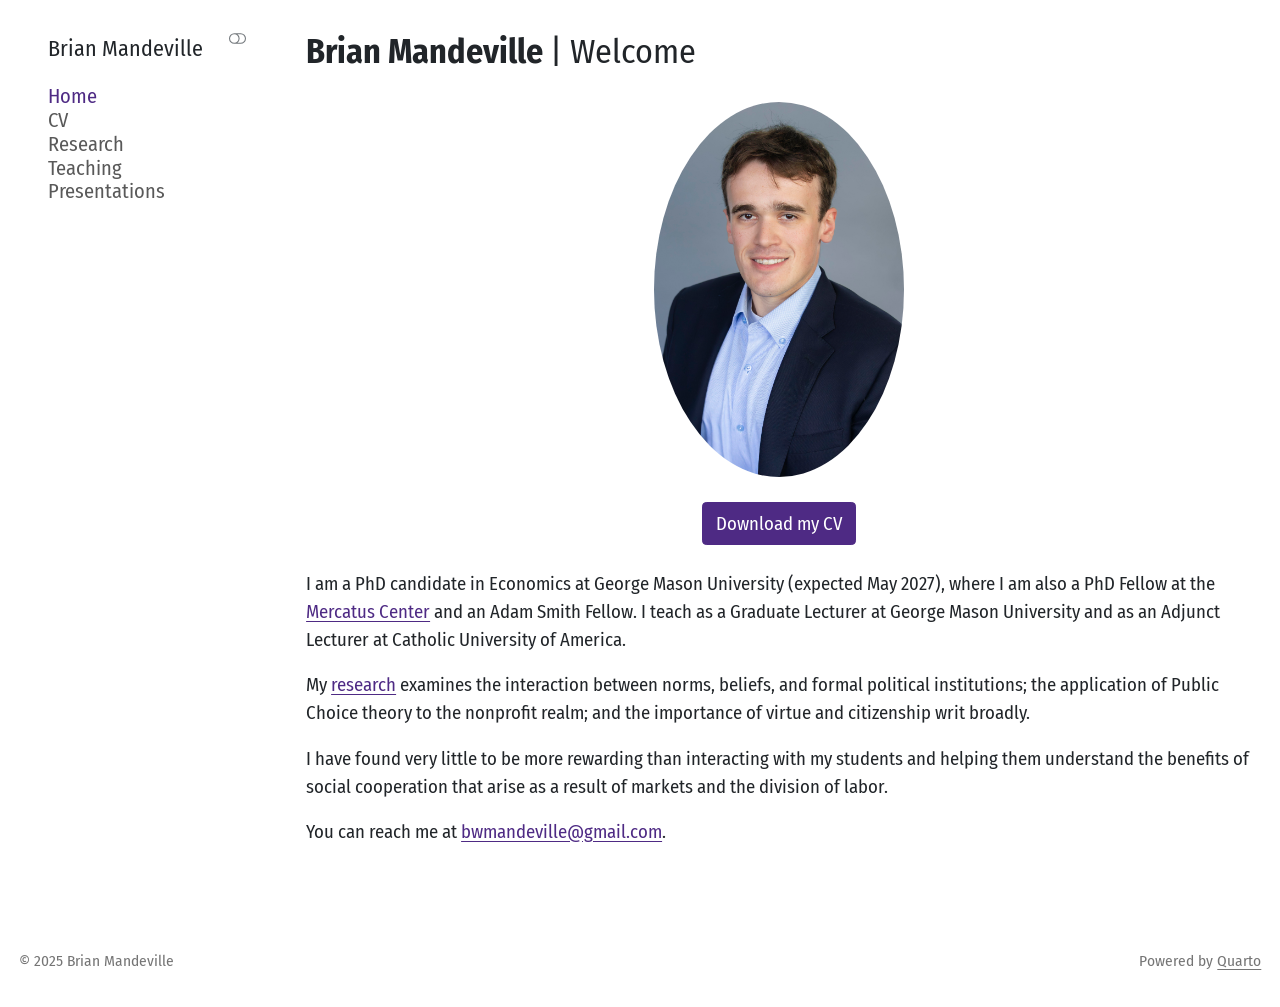
==== docs/index.html @ 18871a94 "Initial site — Brian Mandeville academic website" ====
<!DOCTYPE html>
<html xmlns="http://www.w3.org/1999/xhtml" lang="en" xml:lang="en"><head>

<meta charset="utf-8">
<meta name="generator" content="quarto-1.9.37">

<meta name="viewport" content="width=device-width, initial-scale=1.0, user-scalable=yes">


<title>Brian Mandeville | Welcome – Brian Mandeville</title>
<style>
/* Default styles provided by pandoc.
** See https://pandoc.org/MANUAL.html#variables-for-html for config info.
*/
code{white-space: pre-wrap;}
span.smallcaps{font-variant: small-caps;}
div.columns{display: flex; gap: min(4vw, 1.5em);}
div.column{flex: auto; overflow-x: auto;}
div.hanging-indent{margin-left: 1.5em; text-indent: -1.5em;}
ul.task-list{list-style: none;}
ul.task-list li input[type="checkbox"] {
  width: 0.8em;
  margin: 0 0.8em 0.2em -1em; /* quarto-specific, see https://github.com/quarto-dev/quarto-cli/issues/4556 */ 
  vertical-align: middle;
}
</style>


<script src="site_libs/quarto-nav/quarto-nav.js"></script>
<script src="site_libs/quarto-nav/headroom.min.js"></script>
<link href="./images/favicon.png" rel="icon" type="image/png">
<script src="site_libs/clipboard/clipboard.min.js"></script>
<script src="site_libs/quarto-html/quarto.js" type="module"></script>
<script src="site_libs/quarto-html/tabsets/tabsets.js" type="module"></script>
<script src="site_libs/quarto-html/popper.min.js"></script>
<script src="site_libs/quarto-html/tippy.umd.min.js"></script>
<script src="site_libs/quarto-html/anchor.min.js"></script>
<link href="site_libs/quarto-html/tippy.css" rel="stylesheet">
<link href="site_libs/quarto-html/quarto-syntax-highlighting-7f8f88aac4f3542376d5c11b86a4c14d.css" rel="stylesheet" class="quarto-color-scheme" id="quarto-text-highlighting-styles">
<link href="site_libs/quarto-html/quarto-syntax-highlighting-dark-d0ae9245876894da5ac7e18953ecc5cc.css" rel="stylesheet" class="quarto-color-scheme quarto-color-alternate" id="quarto-text-highlighting-styles">
<link href="site_libs/quarto-html/quarto-syntax-highlighting-7f8f88aac4f3542376d5c11b86a4c14d.css" rel="stylesheet" class="quarto-color-scheme-extra" id="quarto-text-highlighting-styles">
<script src="site_libs/bootstrap/bootstrap.min.js"></script>
<link href="site_libs/bootstrap/bootstrap-icons.css" rel="stylesheet">
<link href="site_libs/bootstrap/bootstrap-f34be4a23ba37682258795ce76d93aaa.min.css" rel="stylesheet" append-hash="true" class="quarto-color-scheme" id="quarto-bootstrap" data-mode="light">
<link href="site_libs/bootstrap/bootstrap-dark-0b4698692b904b713bfba7af153e44f9.min.css" rel="stylesheet" append-hash="true" class="quarto-color-scheme quarto-color-alternate" id="quarto-bootstrap" data-mode="dark">
<link href="site_libs/bootstrap/bootstrap-f34be4a23ba37682258795ce76d93aaa.min.css" rel="stylesheet" append-hash="true" class="quarto-color-scheme-extra" id="quarto-bootstrap" data-mode="light">
<script id="quarto-search-options" type="application/json">{
  "language": {
    "search-no-results-text": "No results",
    "search-matching-documents-text": "matching documents",
    "search-copy-link-title": "Copy link to search",
    "search-hide-matches-text": "Hide additional matches",
    "search-more-match-text": "more match in this document",
    "search-more-matches-text": "more matches in this document",
    "search-clear-button-title": "Clear",
    "search-text-placeholder": "",
    "search-detached-cancel-button-title": "Cancel",
    "search-submit-button-title": "Submit",
    "search-label": "Search"
  }
}</script>


<meta property="og:title" content="Brian Mandeville | Welcome – Brian Mandeville">
<meta property="og:description" content="">
<meta property="og:image" content="images/headshot.png">
<meta property="og:site_name" content="Brian Mandeville">
<meta property="og:image:alt" content="Brian Mandeville">
</head>

<body class="nav-sidebar floating quarto-light"><script id="quarto-html-before-body" type="application/javascript">
    const toggleBodyColorMode = (bsSheetEl) => {
      const mode = bsSheetEl.getAttribute("data-mode");
      const bodyEl = window.document.querySelector("body");
      if (mode === "dark") {
        bodyEl.classList.add("quarto-dark");
        bodyEl.classList.remove("quarto-light");
      } else {
        bodyEl.classList.add("quarto-light");
        bodyEl.classList.remove("quarto-dark");
      }
    }
    const toggleBodyColorPrimary = () => {
      const bsSheetEl = window.document.querySelector("link#quarto-bootstrap:not([rel=disabled-stylesheet])");
      if (bsSheetEl) {
        toggleBodyColorMode(bsSheetEl);
      }
    }
    const setColorSchemeToggle = (alternate) => {
      const toggles = window.document.querySelectorAll('.quarto-color-scheme-toggle');
      for (let i=0; i < toggles.length; i++) {
        const toggle = toggles[i];
        if (toggle) {
          if (alternate) {
            toggle.classList.add("alternate");
          } else {
            toggle.classList.remove("alternate");
          }
        }
      }
    };
    const toggleColorMode = (alternate) => {
      // Switch the stylesheets
      const primaryStylesheets = window.document.querySelectorAll('link.quarto-color-scheme:not(.quarto-color-alternate)');
      const alternateStylesheets = window.document.querySelectorAll('link.quarto-color-scheme.quarto-color-alternate');
      manageTransitions('#quarto-margin-sidebar .nav-link', false);
      if (alternate) {
        // note: dark is layered on light, we don't disable primary!
        enableStylesheet(alternateStylesheets);
        for (const sheetNode of alternateStylesheets) {
          if (sheetNode.id === "quarto-bootstrap") {
            toggleBodyColorMode(sheetNode);
          }
        }
      } else {
        disableStylesheet(alternateStylesheets);
        enableStylesheet(primaryStylesheets)
        toggleBodyColorPrimary();
      }
      manageTransitions('#quarto-margin-sidebar .nav-link', true);
      // Switch the toggles
      setColorSchemeToggle(alternate)
      // Hack to workaround the fact that safari doesn't
      // properly recolor the scrollbar when toggling (#1455)
      if (navigator.userAgent.indexOf('Safari') > 0 && navigator.userAgent.indexOf('Chrome') == -1) {
        manageTransitions("body", false);
        window.scrollTo(0, 1);
        setTimeout(() => {
          window.scrollTo(0, 0);
          manageTransitions("body", true);
        }, 40);
      }
    }
    const disableStylesheet = (stylesheets) => {
      for (let i=0; i < stylesheets.length; i++) {
        const stylesheet = stylesheets[i];
        stylesheet.rel = 'disabled-stylesheet';
      }
    }
    const enableStylesheet = (stylesheets) => {
      for (let i=0; i < stylesheets.length; i++) {
        const stylesheet = stylesheets[i];
        if(stylesheet.rel !== 'stylesheet') { // for Chrome, which will still FOUC without this check
          stylesheet.rel = 'stylesheet';
        }
      }
    }
    const manageTransitions = (selector, allowTransitions) => {
      const els = window.document.querySelectorAll(selector);
      for (let i=0; i < els.length; i++) {
        const el = els[i];
        if (allowTransitions) {
          el.classList.remove('notransition');
        } else {
          el.classList.add('notransition');
        }
      }
    }
    const isFileUrl = () => {
      return window.location.protocol === 'file:';
    }
    const hasAlternateSentinel = () => {
      let styleSentinel = getColorSchemeSentinel();
      if (styleSentinel !== null) {
        return styleSentinel === "alternate";
      } else {
        return false;
      }
    }
    const setStyleSentinel = (alternate) => {
      const value = alternate ? "alternate" : "default";
      if (!isFileUrl()) {
        window.localStorage.setItem("quarto-color-scheme", value);
      } else {
        localAlternateSentinel = value;
      }
    }
    const getColorSchemeSentinel = () => {
      if (!isFileUrl()) {
        const storageValue = window.localStorage.getItem("quarto-color-scheme");
        return storageValue != null ? storageValue : localAlternateSentinel;
      } else {
        return localAlternateSentinel;
      }
    }
    const toggleGiscusIfUsed = (isAlternate, darkModeDefault) => {
      const baseTheme = document.querySelector('#giscus-base-theme')?.value ?? 'light';
      const alternateTheme = document.querySelector('#giscus-alt-theme')?.value ?? 'dark';
      let newTheme = '';
      if(authorPrefersDark) {
        newTheme = isAlternate ? baseTheme : alternateTheme;
      } else {
        newTheme = isAlternate ? alternateTheme : baseTheme;
      }
      const changeGiscusTheme = () => {
        // From: https://github.com/giscus/giscus/issues/336
        const sendMessage = (message) => {
          const iframe = document.querySelector('iframe.giscus-frame');
          if (!iframe) return;
          iframe.contentWindow.postMessage({ giscus: message }, 'https://giscus.app');
        }
        sendMessage({
          setConfig: {
            theme: newTheme
          }
        });
      }
      const isGiscussLoaded = window.document.querySelector('iframe.giscus-frame') !== null;
      if (isGiscussLoaded) {
        changeGiscusTheme();
      }
    };
    const authorPrefersDark = false;
    const darkModeDefault = authorPrefersDark;
      document.querySelector('link#quarto-text-highlighting-styles.quarto-color-scheme-extra').rel = 'disabled-stylesheet';
      document.querySelector('link#quarto-bootstrap.quarto-color-scheme-extra').rel = 'disabled-stylesheet';
    let localAlternateSentinel = darkModeDefault ? 'alternate' : 'default';
    // Dark / light mode switch
    window.quartoToggleColorScheme = () => {
      // Read the current dark / light value
      let toAlternate = !hasAlternateSentinel();
      toggleColorMode(toAlternate);
      setStyleSentinel(toAlternate);
      toggleGiscusIfUsed(toAlternate, darkModeDefault);
      window.dispatchEvent(new Event('resize'));
    };
    // Switch to dark mode if need be
    if (hasAlternateSentinel()) {
      toggleColorMode(true);
    } else {
      toggleColorMode(false);
    }
  </script>

<div id="quarto-search-results"></div>
  <header id="quarto-header" class="headroom fixed-top">
  <nav class="quarto-secondary-nav">
    <div class="container-fluid d-flex">
      <button type="button" class="quarto-btn-toggle btn" data-bs-toggle="collapse" role="button" data-bs-target=".quarto-sidebar-collapse-item" aria-controls="quarto-sidebar" aria-expanded="false" aria-label="Toggle sidebar navigation" onclick="if (window.quartoToggleHeadroom) { window.quartoToggleHeadroom(); }">
        <i class="bi bi-layout-text-sidebar-reverse"></i>
      </button>
        <nav class="quarto-page-breadcrumbs" aria-label="breadcrumb"><ol class="breadcrumb"><li class="breadcrumb-item"><a href="./index.html">Home</a></li></ol></nav>
        <a class="flex-grow-1" role="navigation" data-bs-toggle="collapse" data-bs-target=".quarto-sidebar-collapse-item" aria-controls="quarto-sidebar" aria-expanded="false" aria-label="Toggle sidebar navigation" onclick="if (window.quartoToggleHeadroom) { window.quartoToggleHeadroom(); }">      
        </a>
    </div>
  </nav>
</header>
<!-- content -->
<div id="quarto-content" class="quarto-container page-columns page-rows-contents page-layout-full">
<!-- sidebar -->
  <nav id="quarto-sidebar" class="sidebar collapse collapse-horizontal quarto-sidebar-collapse-item sidebar-navigation floating overflow-auto">
    <div class="pt-lg-2 mt-2 text-left sidebar-header">
    <div class="sidebar-title mb-0 py-0">
      <a href="./">Brian Mandeville</a> 
        <div class="sidebar-tools-main tools-wide">
    <a href="mailto:bwmandeville@gmail.com" title="" class="quarto-navigation-tool px-1" aria-label=""><i class="bi bi-envelope"></i></a>
    <a href="https://www.linkedin.com/in/brian-mandeville-ab6188176/" title="" class="quarto-navigation-tool px-1" aria-label=""><i class="bi bi-linkedin"></i></a>
  <a href="" class="quarto-color-scheme-toggle quarto-navigation-tool  px-1" onclick="window.quartoToggleColorScheme(); return false;" title="Toggle dark mode"><i class="bi"></i></a>
</div>
    </div>
      </div>
    <div class="sidebar-menu-container"> 
    <ul class="list-unstyled mt-1">
        <li class="sidebar-item">
  <div class="sidebar-item-container"> 
  <a href="./index.html" class="sidebar-item-text sidebar-link active">
 <span class="menu-text">Home</span></a>
  </div>
</li>
        <li class="sidebar-item">
  <div class="sidebar-item-container"> 
  <a href="./../files/cv.pdf" class="sidebar-item-text sidebar-link">
 <span class="menu-text">CV</span></a>
  </div>
</li>
        <li class="sidebar-item">
  <div class="sidebar-item-container"> 
  <a href="./research.html" class="sidebar-item-text sidebar-link">
 <span class="menu-text">Research</span></a>
  </div>
</li>
        <li class="sidebar-item">
  <div class="sidebar-item-container"> 
  <a href="./teaching.html" class="sidebar-item-text sidebar-link">
 <span class="menu-text">Teaching</span></a>
  </div>
</li>
        <li class="sidebar-item">
  <div class="sidebar-item-container"> 
  <a href="./talks.html" class="sidebar-item-text sidebar-link">
 <span class="menu-text">Presentations</span></a>
  </div>
</li>
    </ul>
    </div>
</nav>
<div id="quarto-sidebar-glass" class="quarto-sidebar-collapse-item" data-bs-toggle="collapse" data-bs-target=".quarto-sidebar-collapse-item"></div>
<!-- margin-sidebar -->
    
<!-- main -->
<main class="content column-page-right" id="quarto-document-content">


<header id="title-block-header" class="quarto-title-block default">
<div class="quarto-title">
<h1 class="title"><span class="bold">Brian Mandeville</span> <span class="not-bold">| Welcome</span></h1>
</div>



<div class="quarto-title-meta column-page-right">

    
  
    
  </div>
  


</header>


<div style="text-align: center; margin-top: 30px; margin-bottom: 25px;">
<p><img src="images/headshot.png" alt="Brian Mandeville" style="width: 250px; border-radius: 50%;"></p>
</div>
<div style="text-align: center; margin-top: 20px; margin-bottom: 25px;">
<p><a href="../files/cv.pdf" class="btn btn-primary" role="button" download="">Download my CV</a></p>
</div>
<p>I am a PhD candidate in Economics at George Mason University (expected May 2027), where I am also a PhD Fellow at the <a href="https://www.mercatus.org/">Mercatus Center</a> and an Adam Smith Fellow. I teach as a Graduate Lecturer at George Mason University and as an Adjunct Lecturer at Catholic University of America.</p>
<p>My <a href="research.html">research</a> examines the interaction between norms, beliefs, and formal political institutions; the application of Public Choice theory to the nonprofit realm; and the importance of virtue and citizenship writ broadly.</p>
<p>I have found very little to be more rewarding than interacting with my students and helping them understand the benefits of social cooperation that arise as a result of markets and the division of labor.</p>
<p>You can reach me at <a href="mailto:bwmandeville@gmail.com">bwmandeville@gmail.com</a>.</p>



</main> <!-- /main -->
<script id="quarto-html-after-body" type="application/javascript">
  window.document.addEventListener("DOMContentLoaded", function (event) {
    // Ensure there is a toggle, if there isn't float one in the top right
    if (window.document.querySelector('.quarto-color-scheme-toggle') === null) {
      const a = window.document.createElement('a');
      a.classList.add('top-right');
      a.classList.add('quarto-color-scheme-toggle');
      a.href = "";
      a.onclick = function() { try { window.quartoToggleColorScheme(); } catch {} return false; };
      const i = window.document.createElement("i");
      i.classList.add('bi');
      a.appendChild(i);
      window.document.body.appendChild(a);
    }
    setColorSchemeToggle(hasAlternateSentinel())
    const icon = "";
    const anchorJS = new window.AnchorJS();
    anchorJS.options = {
      placement: 'right',
      icon: icon
    };
    anchorJS.add('.anchored');
    const isCodeAnnotation = (el) => {
      for (const clz of el.classList) {
        if (clz.startsWith('code-annotation-')) {                     
          return true;
        }
      }
      return false;
    }
    const onCopySuccess = function(e) {
      // button target
      const button = e.trigger;
      // don't keep focus
      button.blur();
      // flash "checked"
      button.classList.add('code-copy-button-checked');
      var currentTitle = button.getAttribute("title");
      button.setAttribute("title", "Copied!");
      let tooltip;
      if (window.bootstrap) {
        button.setAttribute("data-bs-toggle", "tooltip");
        button.setAttribute("data-bs-placement", "left");
        button.setAttribute("data-bs-title", "Copied!");
        tooltip = new bootstrap.Tooltip(button, 
          { trigger: "manual", 
            customClass: "code-copy-button-tooltip",
            offset: [0, -8]});
        tooltip.show();    
      }
      setTimeout(function() {
        if (tooltip) {
          tooltip.hide();
          button.removeAttribute("data-bs-title");
          button.removeAttribute("data-bs-toggle");
          button.removeAttribute("data-bs-placement");
        }
        button.setAttribute("title", currentTitle);
        button.classList.remove('code-copy-button-checked');
      }, 1000);
      // clear code selection
      e.clearSelection();
    }
    const getTextToCopy = function(trigger) {
      const outerScaffold = trigger.parentElement.cloneNode(true);
      const codeEl = outerScaffold.querySelector('code');
      for (const childEl of codeEl.children) {
        if (isCodeAnnotation(childEl)) {
          childEl.remove();
        }
      }
      return codeEl.innerText;
    }
    const clipboard = new window.ClipboardJS('.code-copy-button:not([data-in-quarto-modal])', {
      text: getTextToCopy
    });
    clipboard.on('success', onCopySuccess);
    if (window.document.getElementById('quarto-embedded-source-code-modal')) {
      const clipboardModal = new window.ClipboardJS('.code-copy-button[data-in-quarto-modal]', {
        text: getTextToCopy,
        container: window.document.getElementById('quarto-embedded-source-code-modal')
      });
      clipboardModal.on('success', onCopySuccess);
    }
      var localhostRegex = new RegExp(/^(?:http|https):\/\/localhost\:?[0-9]*\//);
      var mailtoRegex = new RegExp(/^mailto:/);
        var filterRegex = new RegExp('/' + window.location.host + '/');
      var isInternal = (href) => {
          return filterRegex.test(href) || localhostRegex.test(href) || mailtoRegex.test(href);
      }
      // Inspect non-navigation links and adorn them if external
     var links = window.document.querySelectorAll('a[href]:not(.nav-link):not(.navbar-brand):not(.toc-action):not(.sidebar-link):not(.sidebar-item-toggle):not(.pagination-link):not(.no-external):not([aria-hidden]):not(.dropdown-item):not(.quarto-navigation-tool):not(.about-link)');
      for (var i=0; i<links.length; i++) {
        const link = links[i];
        if (!isInternal(link.href)) {
          // undo the damage that might have been done by quarto-nav.js in the case of
          // links that we want to consider external
          if (link.dataset.originalHref !== undefined) {
            link.href = link.dataset.originalHref;
          }
        }
      }
    function tippyHover(el, contentFn, onTriggerFn, onUntriggerFn) {
      const config = {
        allowHTML: true,
        maxWidth: 500,
        delay: 100,
        arrow: false,
        appendTo: function(el) {
            return el.parentElement;
        },
        interactive: true,
        interactiveBorder: 10,
        theme: 'quarto',
        placement: 'bottom-start',
      };
      if (contentFn) {
        config.content = contentFn;
      }
      if (onTriggerFn) {
        config.onTrigger = onTriggerFn;
      }
      if (onUntriggerFn) {
        config.onUntrigger = onUntriggerFn;
      }
      window.tippy(el, config); 
    }
    const noterefs = window.document.querySelectorAll('a[role="doc-noteref"]');
    for (var i=0; i<noterefs.length; i++) {
      const ref = noterefs[i];
      tippyHover(ref, function() {
        // use id or data attribute instead here
        let href = ref.getAttribute('data-footnote-href') || ref.getAttribute('href');
        try { href = new URL(href).hash; } catch {}
        const id = href.replace(/^#\/?/, "");
        const note = window.document.getElementById(id);
        if (note) {
          return note.innerHTML;
        } else {
          return "";
        }
      });
    }
    const xrefs = window.document.querySelectorAll('a.quarto-xref');
    const processXRef = (id, note) => {
      // Strip column container classes
      const stripColumnClz = (el) => {
        el.classList.remove("page-full", "page-columns");
        if (el.children) {
          for (const child of el.children) {
            stripColumnClz(child);
          }
        }
      }
      stripColumnClz(note)
      if (id === null || id.startsWith('sec-')) {
        // Special case sections, only their first couple elements
        const container = document.createElement("div");
        if (note.children && note.children.length > 2) {
          container.appendChild(note.children[0].cloneNode(true));
          for (let i = 1; i < note.children.length; i++) {
            const child = note.children[i];
            if (child.tagName === "P" && child.innerText === "") {
              continue;
            } else {
              container.appendChild(child.cloneNode(true));
              break;
            }
          }
          if (window.Quarto?.typesetMath) {
            window.Quarto.typesetMath(container);
          }
          return container.innerHTML
        } else {
          if (window.Quarto?.typesetMath) {
            window.Quarto.typesetMath(note);
          }
          return note.innerHTML;
        }
      } else {
        // Remove any anchor links if they are present
        const anchorLink = note.querySelector('a.anchorjs-link');
        if (anchorLink) {
          anchorLink.remove();
        }
        if (window.Quarto?.typesetMath) {
          window.Quarto.typesetMath(note);
        }
        if (note.classList.contains("callout")) {
          return note.outerHTML;
        } else {
          return note.innerHTML;
        }
      }
    }
    for (var i=0; i<xrefs.length; i++) {
      const xref = xrefs[i];
      tippyHover(xref, undefined, function(instance) {
        instance.disable();
        let url = xref.getAttribute('href');
        let hash = undefined; 
        if (url.startsWith('#')) {
          hash = url;
        } else {
          try { hash = new URL(url).hash; } catch {}
        }
        if (hash) {
          const id = hash.replace(/^#\/?/, "");
          const note = window.document.getElementById(id);
          if (note !== null) {
            try {
              const html = processXRef(id, note.cloneNode(true));
              instance.setContent(html);
            } finally {
              instance.enable();
              instance.show();
            }
          } else {
            // See if we can fetch this
            fetch(url.split('#')[0])
            .then(res => res.text())
            .then(html => {
              const parser = new DOMParser();
              const htmlDoc = parser.parseFromString(html, "text/html");
              const note = htmlDoc.getElementById(id);
              if (note !== null) {
                const html = processXRef(id, note);
                instance.setContent(html);
              } 
            }).finally(() => {
              instance.enable();
              instance.show();
            });
          }
        } else {
          // See if we can fetch a full url (with no hash to target)
          // This is a special case and we should probably do some content thinning / targeting
          fetch(url)
          .then(res => res.text())
          .then(html => {
            const parser = new DOMParser();
            const htmlDoc = parser.parseFromString(html, "text/html");
            const note = htmlDoc.querySelector('main.content');
            if (note !== null) {
              // This should only happen for chapter cross references
              // (since there is no id in the URL)
              // remove the first header
              if (note.children.length > 0 && note.children[0].tagName === "HEADER") {
                note.children[0].remove();
              }
              const html = processXRef(null, note);
              instance.setContent(html);
            } 
          }).finally(() => {
            instance.enable();
            instance.show();
          });
        }
      }, function(instance) {
      });
    }
        let selectedAnnoteEl;
        const selectorForAnnotation = ( cell, annotation) => {
          let cellAttr = 'data-code-cell="' + cell + '"';
          let lineAttr = 'data-code-annotation="' +  annotation + '"';
          const selector = 'span[' + cellAttr + '][' + lineAttr + ']';
          return selector;
        }
        const selectCodeLines = (annoteEl) => {
          const doc = window.document;
          const targetCell = annoteEl.getAttribute("data-target-cell");
          const targetAnnotation = annoteEl.getAttribute("data-target-annotation");
          const annoteSpan = window.document.querySelector(selectorForAnnotation(targetCell, targetAnnotation));
          const lines = annoteSpan.getAttribute("data-code-lines").split(",");
          const lineIds = lines.map((line) => {
            return targetCell + "-" + line;
          })
          let top = null;
          let height = null;
          let parent = null;
          if (lineIds.length > 0) {
              //compute the position of the single el (top and bottom and make a div)
              const el = window.document.getElementById(lineIds[0]);
              top = el.offsetTop;
              height = el.offsetHeight;
              parent = el.parentElement.parentElement;
            if (lineIds.length > 1) {
              const lastEl = window.document.getElementById(lineIds[lineIds.length - 1]);
              const bottom = lastEl.offsetTop + lastEl.offsetHeight;
              height = bottom - top;
            }
            if (top !== null && height !== null && parent !== null) {
              // cook up a div (if necessary) and position it 
              let div = window.document.getElementById("code-annotation-line-highlight");
              if (div === null) {
                div = window.document.createElement("div");
                div.setAttribute("id", "code-annotation-line-highlight");
                div.style.position = 'absolute';
                parent.appendChild(div);
              }
              div.style.top = top - 2 + "px";
              div.style.height = height + 4 + "px";
              div.style.left = 0;
              let gutterDiv = window.document.getElementById("code-annotation-line-highlight-gutter");
              if (gutterDiv === null) {
                gutterDiv = window.document.createElement("div");
                gutterDiv.setAttribute("id", "code-annotation-line-highlight-gutter");
                gutterDiv.style.position = 'absolute';
                const codeCell = window.document.getElementById(targetCell);
                const gutter = codeCell.querySelector('.code-annotation-gutter');
                gutter.appendChild(gutterDiv);
              }
              gutterDiv.style.top = top - 2 + "px";
              gutterDiv.style.height = height + 4 + "px";
            }
            selectedAnnoteEl = annoteEl;
          }
        };
        const unselectCodeLines = () => {
          const elementsIds = ["code-annotation-line-highlight", "code-annotation-line-highlight-gutter"];
          elementsIds.forEach((elId) => {
            const div = window.document.getElementById(elId);
            if (div) {
              div.remove();
            }
          });
          selectedAnnoteEl = undefined;
        };
          // Handle positioning of the toggle
      window.addEventListener(
        "resize",
        throttle(() => {
          elRect = undefined;
          if (selectedAnnoteEl) {
            selectCodeLines(selectedAnnoteEl);
          }
        }, 10)
      );
      function throttle(fn, ms) {
      let throttle = false;
      let timer;
        return (...args) => {
          if(!throttle) { // first call gets through
              fn.apply(this, args);
              throttle = true;
          } else { // all the others get throttled
              if(timer) clearTimeout(timer); // cancel #2
              timer = setTimeout(() => {
                fn.apply(this, args);
                timer = throttle = false;
              }, ms);
          }
        };
      }
        // Attach click handler to the DT
        const annoteDls = window.document.querySelectorAll('dt[data-target-cell]');
        for (const annoteDlNode of annoteDls) {
          annoteDlNode.addEventListener('click', (event) => {
            const clickedEl = event.target;
            if (clickedEl !== selectedAnnoteEl) {
              unselectCodeLines();
              const activeEl = window.document.querySelector('dt[data-target-cell].code-annotation-active');
              if (activeEl) {
                activeEl.classList.remove('code-annotation-active');
              }
              selectCodeLines(clickedEl);
              clickedEl.classList.add('code-annotation-active');
            } else {
              // Unselect the line
              unselectCodeLines();
              clickedEl.classList.remove('code-annotation-active');
            }
          });
        }
    const findCites = (el) => {
      const parentEl = el.parentElement;
      if (parentEl) {
        const cites = parentEl.dataset.cites;
        if (cites) {
          return {
            el,
            cites: cites.split(' ')
          };
        } else {
          return findCites(el.parentElement)
        }
      } else {
        return undefined;
      }
    };
    var bibliorefs = window.document.querySelectorAll('a[role="doc-biblioref"]');
    for (var i=0; i<bibliorefs.length; i++) {
      const ref = bibliorefs[i];
      const citeInfo = findCites(ref);
      if (citeInfo) {
        tippyHover(citeInfo.el, function() {
          var popup = window.document.createElement('div');
          citeInfo.cites.forEach(function(cite) {
            var citeDiv = window.document.createElement('div');
            citeDiv.classList.add('hanging-indent');
            citeDiv.classList.add('csl-entry');
            var biblioDiv = window.document.getElementById('ref-' + cite);
            if (biblioDiv) {
              citeDiv.innerHTML = biblioDiv.innerHTML;
            }
            popup.appendChild(citeDiv);
          });
          return popup.innerHTML;
        });
      }
    }
  });
  </script>
</div> <!-- /content -->
<footer class="footer">
  <div class="nav-footer">
    <div class="nav-footer-left">
<p>© 2025 Brian Mandeville</p>
</div>   
    <div class="nav-footer-center">
      &nbsp;
    </div>
    <div class="nav-footer-right">
<p>Powered by <a href="https://quarto.org/">Quarto</a></p>
</div>
  </div>
</footer>




</body></html>
---- docs/site_libs/quarto-html/tippy.css ----
.tippy-box[data-animation=fade][data-state=hidden]{opacity:0}[data-tippy-root]{max-width:calc(100vw - 10px)}.tippy-box{position:relative;background-color:#333;color:#fff;border-radius:4px;font-size:14px;line-height:1.4;white-space:normal;outline:0;transition-property:transform,visibility,opacity}.tippy-box[data-placement^=top]>.tippy-arrow{bottom:0}.tippy-box[data-placement^=top]>.tippy-arrow:before{bottom:-7px;left:0;border-width:8px 8px 0;border-top-color:initial;transform-origin:center top}.tippy-box[data-placement^=bottom]>.tippy-arrow{top:0}.tippy-box[data-placement^=bottom]>.tippy-arrow:before{top:-7px;left:0;border-width:0 8px 8px;border-bottom-color:initial;transform-origin:center bottom}.tippy-box[data-placement^=left]>.tippy-arrow{right:0}.tippy-box[data-placement^=left]>.tippy-arrow:before{border-width:8px 0 8px 8px;border-left-color:initial;right:-7px;transform-origin:center left}.tippy-box[data-placement^=right]>.tippy-arrow{left:0}.tippy-box[data-placement^=right]>.tippy-arrow:before{left:-7px;border-width:8px 8px 8px 0;border-right-color:initial;transform-origin:center right}.tippy-box[data-inertia][data-state=visible]{transition-timing-function:cubic-bezier(.54,1.5,.38,1.11)}.tippy-arrow{width:16px;height:16px;color:#333}.tippy-arrow:before{content:"";position:absolute;border-color:transparent;border-style:solid}.tippy-content{position:relative;padding:5px 9px;z-index:1}
---- docs/site_libs/quarto-html/quarto-syntax-highlighting-7f8f88aac4f3542376d5c11b86a4c14d.css ----
/* quarto syntax highlight colors */
:root {
  --quarto-hl-ot-color: #003B4F;
  --quarto-hl-at-color: #657422;
  --quarto-hl-ss-color: #20794D;
  --quarto-hl-an-color: #5E5E5E;
  --quarto-hl-fu-color: #4758AB;
  --quarto-hl-st-color: #20794D;
  --quarto-hl-cf-color: #003B4F;
  --quarto-hl-op-color: #5E5E5E;
  --quarto-hl-er-color: #AD0000;
  --quarto-hl-bn-color: #AD0000;
  --quarto-hl-al-color: #AD0000;
  --quarto-hl-va-color: #111111;
  --quarto-hl-bu-color: inherit;
  --quarto-hl-ex-color: inherit;
  --quarto-hl-pp-color: #AD0000;
  --quarto-hl-in-color: #5E5E5E;
  --quarto-hl-vs-color: #20794D;
  --quarto-hl-wa-color: #5E5E5E;
  --quarto-hl-do-color: #5E5E5E;
  --quarto-hl-im-color: #00769E;
  --quarto-hl-ch-color: #20794D;
  --quarto-hl-dt-color: #AD0000;
  --quarto-hl-fl-color: #AD0000;
  --quarto-hl-co-color: #5E5E5E;
  --quarto-hl-cv-color: #5E5E5E;
  --quarto-hl-cn-color: #8f5902;
  --quarto-hl-sc-color: #5E5E5E;
  --quarto-hl-dv-color: #AD0000;
  --quarto-hl-kw-color: #003B4F;
}

/* other quarto variables */
:root {
  --quarto-font-monospace: SFMono-Regular, Menlo, Monaco, Consolas, "Liberation Mono", "Courier New", monospace;
}

/* syntax highlight based on Pandoc's rules */
pre > code.sourceCode > span {
  color: #003B4F;
}

code.sourceCode > span {
  color: #003B4F;
}

div.sourceCode,
div.sourceCode pre.sourceCode {
  color: #003B4F;
}

/* Normal */
code span {
  color: #003B4F;
}

/* Alert */
code span.al {
  color: #AD0000;
  font-style: inherit;
}

/* Annotation */
code span.an {
  color: #5E5E5E;
  font-style: inherit;
}

/* Attribute */
code span.at {
  color: #657422;
  font-style: inherit;
}

/* BaseN */
code span.bn {
  color: #AD0000;
  font-style: inherit;
}

/* BuiltIn */
code span.bu {
  font-style: inherit;
}

/* ControlFlow */
code span.cf {
  color: #003B4F;
  font-weight: bold;
  font-style: inherit;
}

/* Char */
code span.ch {
  color: #20794D;
  font-style: inherit;
}

/* Constant */
code span.cn {
  color: #8f5902;
  font-style: inherit;
}

/* Comment */
code span.co {
  color: #5E5E5E;
  font-style: inherit;
}

/* CommentVar */
code span.cv {
  color: #5E5E5E;
  font-style: italic;
}

/* Documentation */
code span.do {
  color: #5E5E5E;
  font-style: italic;
}

/* DataType */
code span.dt {
  color: #AD0000;
  font-style: inherit;
}

/* DecVal */
code span.dv {
  color: #AD0000;
  font-style: inherit;
}

/* Error */
code span.er {
  color: #AD0000;
  font-style: inherit;
}

/* Extension */
code span.ex {
  font-style: inherit;
}

/* Float */
code span.fl {
  color: #AD0000;
  font-style: inherit;
}

/* Function */
code span.fu {
  color: #4758AB;
  font-style: inherit;
}

/* Import */
code span.im {
  color: #00769E;
  font-style: inherit;
}

/* Information */
code span.in {
  color: #5E5E5E;
  font-style: inherit;
}

/* Keyword */
code span.kw {
  color: #003B4F;
  font-weight: bold;
  font-style: inherit;
}

/* Operator */
code span.op {
  color: #5E5E5E;
  font-style: inherit;
}

/* Other */
code span.ot {
  color: #003B4F;
  font-style: inherit;
}

/* Preprocessor */
code span.pp {
  color: #AD0000;
  font-style: inherit;
}

/* SpecialChar */
code span.sc {
  color: #5E5E5E;
  font-style: inherit;
}

/* SpecialString */
code span.ss {
  color: #20794D;
  font-style: inherit;
}

/* String */
code span.st {
  color: #20794D;
  font-style: inherit;
}

/* Variable */
code span.va {
  color: #111111;
  font-style: inherit;
}

/* VerbatimString */
code span.vs {
  color: #20794D;
  font-style: inherit;
}

/* Warning */
code span.wa {
  color: #5E5E5E;
  font-style: italic;
}

.prevent-inlining {
  content: "</";
}

/*# sourceMappingURL=789ad8cd35626ba772517505b42a116e.css.map */
---- docs/site_libs/quarto-html/quarto-syntax-highlighting-dark-d0ae9245876894da5ac7e18953ecc5cc.css ----
/* quarto syntax highlight colors */
:root {
  --quarto-hl-al-color: #f07178;
  --quarto-hl-an-color: #d4d0ab;
  --quarto-hl-at-color: #00e0e0;
  --quarto-hl-bn-color: #d4d0ab;
  --quarto-hl-bu-color: #abe338;
  --quarto-hl-ch-color: #abe338;
  --quarto-hl-co-color: #f8f8f2;
  --quarto-hl-cv-color: #ffd700;
  --quarto-hl-cn-color: #ffd700;
  --quarto-hl-cf-color: #ffa07a;
  --quarto-hl-dt-color: #ffa07a;
  --quarto-hl-dv-color: #d4d0ab;
  --quarto-hl-do-color: #f8f8f2;
  --quarto-hl-er-color: #f07178;
  --quarto-hl-ex-color: #00e0e0;
  --quarto-hl-fl-color: #d4d0ab;
  --quarto-hl-fu-color: #ffa07a;
  --quarto-hl-im-color: #abe338;
  --quarto-hl-in-color: #d4d0ab;
  --quarto-hl-kw-color: #ffa07a;
  --quarto-hl-op-color: #ffa07a;
  --quarto-hl-ot-color: #00e0e0;
  --quarto-hl-pp-color: #dcc6e0;
  --quarto-hl-re-color: #00e0e0;
  --quarto-hl-sc-color: #abe338;
  --quarto-hl-ss-color: #abe338;
  --quarto-hl-st-color: #abe338;
  --quarto-hl-va-color: #00e0e0;
  --quarto-hl-vs-color: #abe338;
  --quarto-hl-wa-color: #dcc6e0;
}

/* other quarto variables */
:root {
  --quarto-font-monospace: SFMono-Regular, Menlo, Monaco, Consolas, "Liberation Mono", "Courier New", monospace;
}

/* syntax highlight based on Pandoc's rules */
pre > code.sourceCode > span {
  color: #f8f8f2;
}

code.sourceCode > span {
  color: #f8f8f2;
}

div.sourceCode,
div.sourceCode pre.sourceCode {
  color: #f8f8f2;
}

/* Normal */
code span {
  color: #f8f8f2;
}

/* Alert */
code span.al {
  color: #f07178;
}

/* Annotation */
code span.an {
  color: #d4d0ab;
}

/* Attribute */
code span.at {
  color: #00e0e0;
}

/* BaseN */
code span.bn {
  color: #d4d0ab;
}

/* BuiltIn */
code span.bu {
  color: #abe338;
}

/* ControlFlow */
code span.cf {
  font-weight: bold;
  color: #ffa07a;
}

/* Char */
code span.ch {
  color: #abe338;
}

/* Constant */
code span.cn {
  color: #ffd700;
}

/* Comment */
code span.co {
  font-style: italic;
  color: #f8f8f2;
}

/* CommentVar */
code span.cv {
  color: #ffd700;
}

/* Documentation */
code span.do {
  color: #f8f8f2;
}

/* DataType */
code span.dt {
  color: #ffa07a;
}

/* DecVal */
code span.dv {
  color: #d4d0ab;
}

/* Error */
code span.er {
  color: #f07178;
  text-decoration: underline;
}

/* Extension */
code span.ex {
  font-weight: bold;
  color: #00e0e0;
}

/* Float */
code span.fl {
  color: #d4d0ab;
}

/* Function */
code span.fu {
  color: #ffa07a;
}

/* Import */
code span.im {
  color: #abe338;
}

/* Information */
code span.in {
  color: #d4d0ab;
}

/* Keyword */
code span.kw {
  font-weight: bold;
  color: #ffa07a;
}

/* Operator */
code span.op {
  color: #ffa07a;
}

/* Other */
code span.ot {
  color: #00e0e0;
}

/* Preprocessor */
code span.pp {
  color: #dcc6e0;
}

/* RegionMarker */
code span.re {
  background-color: #f8f8f2;
  color: #00e0e0;
}

/* SpecialChar */
code span.sc {
  color: #abe338;
}

/* SpecialString */
code span.ss {
  color: #abe338;
}

/* String */
code span.st {
  color: #abe338;
}

/* Variable */
code span.va {
  color: #00e0e0;
}

/* VerbatimString */
code span.vs {
  color: #abe338;
}

/* Warning */
code span.wa {
  color: #dcc6e0;
}

.prevent-inlining {
  content: "</";
}

/*# sourceMappingURL=e2dac9153eaf3c552d5043f9565d03d7.css.map */
---- docs/site_libs/quarto-html/quarto-syntax-highlighting-7f8f88aac4f3542376d5c11b86a4c14d.css ----
/* quarto syntax highlight colors */
:root {
  --quarto-hl-ot-color: #003B4F;
  --quarto-hl-at-color: #657422;
  --quarto-hl-ss-color: #20794D;
  --quarto-hl-an-color: #5E5E5E;
  --quarto-hl-fu-color: #4758AB;
  --quarto-hl-st-color: #20794D;
  --quarto-hl-cf-color: #003B4F;
  --quarto-hl-op-color: #5E5E5E;
  --quarto-hl-er-color: #AD0000;
  --quarto-hl-bn-color: #AD0000;
  --quarto-hl-al-color: #AD0000;
  --quarto-hl-va-color: #111111;
  --quarto-hl-bu-color: inherit;
  --quarto-hl-ex-color: inherit;
  --quarto-hl-pp-color: #AD0000;
  --quarto-hl-in-color: #5E5E5E;
  --quarto-hl-vs-color: #20794D;
  --quarto-hl-wa-color: #5E5E5E;
  --quarto-hl-do-color: #5E5E5E;
  --quarto-hl-im-color: #00769E;
  --quarto-hl-ch-color: #20794D;
  --quarto-hl-dt-color: #AD0000;
  --quarto-hl-fl-color: #AD0000;
  --quarto-hl-co-color: #5E5E5E;
  --quarto-hl-cv-color: #5E5E5E;
  --quarto-hl-cn-color: #8f5902;
  --quarto-hl-sc-color: #5E5E5E;
  --quarto-hl-dv-color: #AD0000;
  --quarto-hl-kw-color: #003B4F;
}

/* other quarto variables */
:root {
  --quarto-font-monospace: SFMono-Regular, Menlo, Monaco, Consolas, "Liberation Mono", "Courier New", monospace;
}

/* syntax highlight based on Pandoc's rules */
pre > code.sourceCode > span {
  color: #003B4F;
}

code.sourceCode > span {
  color: #003B4F;
}

div.sourceCode,
div.sourceCode pre.sourceCode {
  color: #003B4F;
}

/* Normal */
code span {
  color: #003B4F;
}

/* Alert */
code span.al {
  color: #AD0000;
  font-style: inherit;
}

/* Annotation */
code span.an {
  color: #5E5E5E;
  font-style: inherit;
}

/* Attribute */
code span.at {
  color: #657422;
  font-style: inherit;
}

/* BaseN */
code span.bn {
  color: #AD0000;
  font-style: inherit;
}

/* BuiltIn */
code span.bu {
  font-style: inherit;
}

/* ControlFlow */
code span.cf {
  color: #003B4F;
  font-weight: bold;
  font-style: inherit;
}

/* Char */
code span.ch {
  color: #20794D;
  font-style: inherit;
}

/* Constant */
code span.cn {
  color: #8f5902;
  font-style: inherit;
}

/* Comment */
code span.co {
  color: #5E5E5E;
  font-style: inherit;
}

/* CommentVar */
code span.cv {
  color: #5E5E5E;
  font-style: italic;
}

/* Documentation */
code span.do {
  color: #5E5E5E;
  font-style: italic;
}

/* DataType */
code span.dt {
  color: #AD0000;
  font-style: inherit;
}

/* DecVal */
code span.dv {
  color: #AD0000;
  font-style: inherit;
}

/* Error */
code span.er {
  color: #AD0000;
  font-style: inherit;
}

/* Extension */
code span.ex {
  font-style: inherit;
}

/* Float */
code span.fl {
  color: #AD0000;
  font-style: inherit;
}

/* Function */
code span.fu {
  color: #4758AB;
  font-style: inherit;
}

/* Import */
code span.im {
  color: #00769E;
  font-style: inherit;
}

/* Information */
code span.in {
  color: #5E5E5E;
  font-style: inherit;
}

/* Keyword */
code span.kw {
  color: #003B4F;
  font-weight: bold;
  font-style: inherit;
}

/* Operator */
code span.op {
  color: #5E5E5E;
  font-style: inherit;
}

/* Other */
code span.ot {
  color: #003B4F;
  font-style: inherit;
}

/* Preprocessor */
code span.pp {
  color: #AD0000;
  font-style: inherit;
}

/* SpecialChar */
code span.sc {
  color: #5E5E5E;
  font-style: inherit;
}

/* SpecialString */
code span.ss {
  color: #20794D;
  font-style: inherit;
}

/* String */
code span.st {
  color: #20794D;
  font-style: inherit;
}

/* Variable */
code span.va {
  color: #111111;
  font-style: inherit;
}

/* VerbatimString */
code span.vs {
  color: #20794D;
  font-style: inherit;
}

/* Warning */
code span.wa {
  color: #5E5E5E;
  font-style: italic;
}

.prevent-inlining {
  content: "</";
}

/*# sourceMappingURL=789ad8cd35626ba772517505b42a116e.css.map */
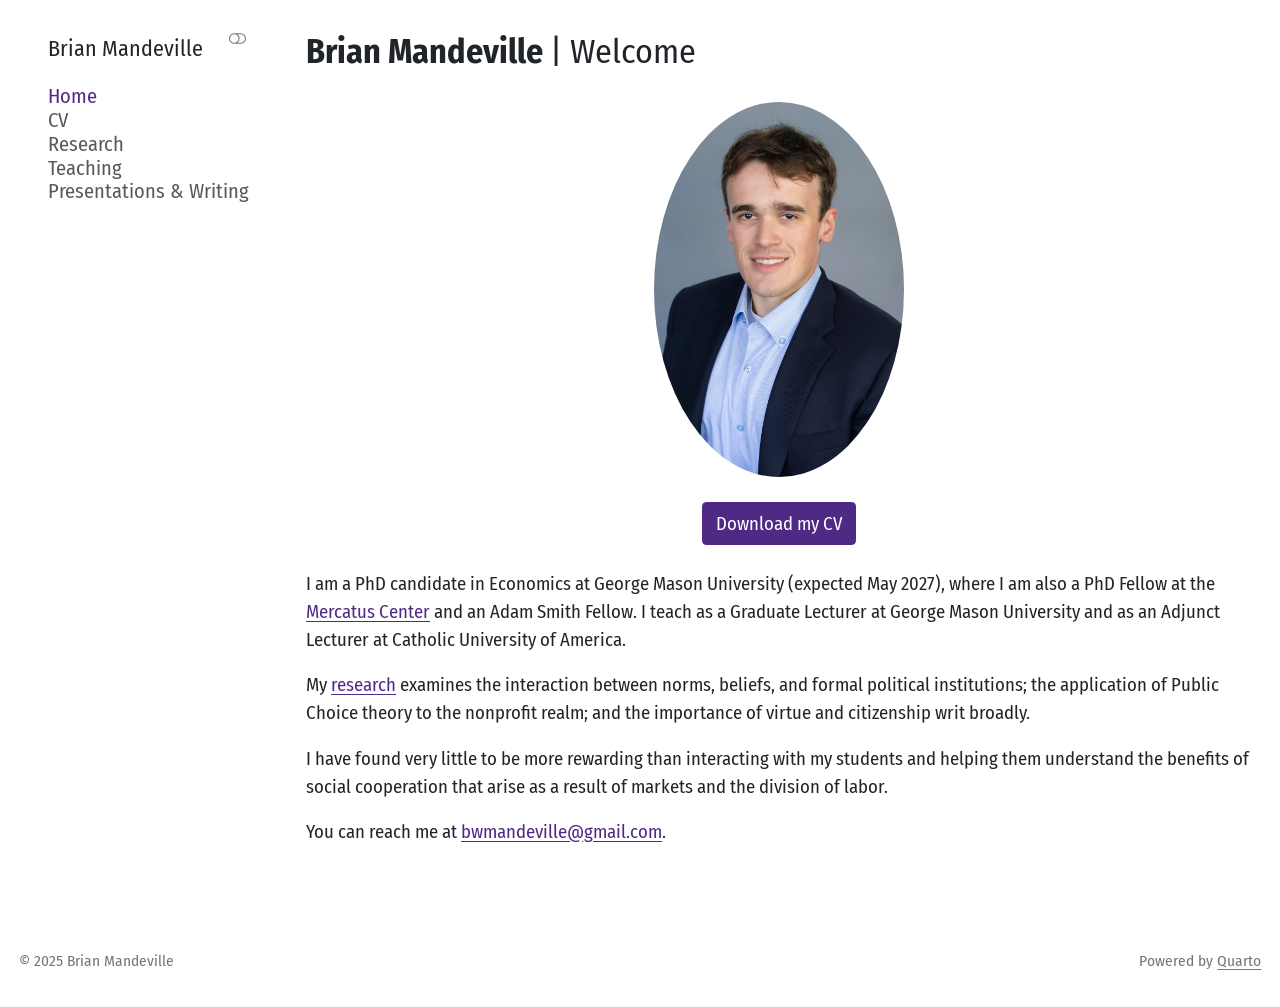
==== commit 2197f9c5: "Update site from CV (May 4, 2026): research, presentations, public writing, new CV PDF" ====
--- a/docs/index.html
+++ b/docs/index.html
@@ -288,7 +288,7 @@
         <li class="sidebar-item">
   <div class="sidebar-item-container"> 
   <a href="./talks.html" class="sidebar-item-text sidebar-link">
- <span class="menu-text">Presentations</span></a>
+ <span class="menu-text">Presentations &amp; Writing</span></a>
   </div>
 </li>
     </ul>
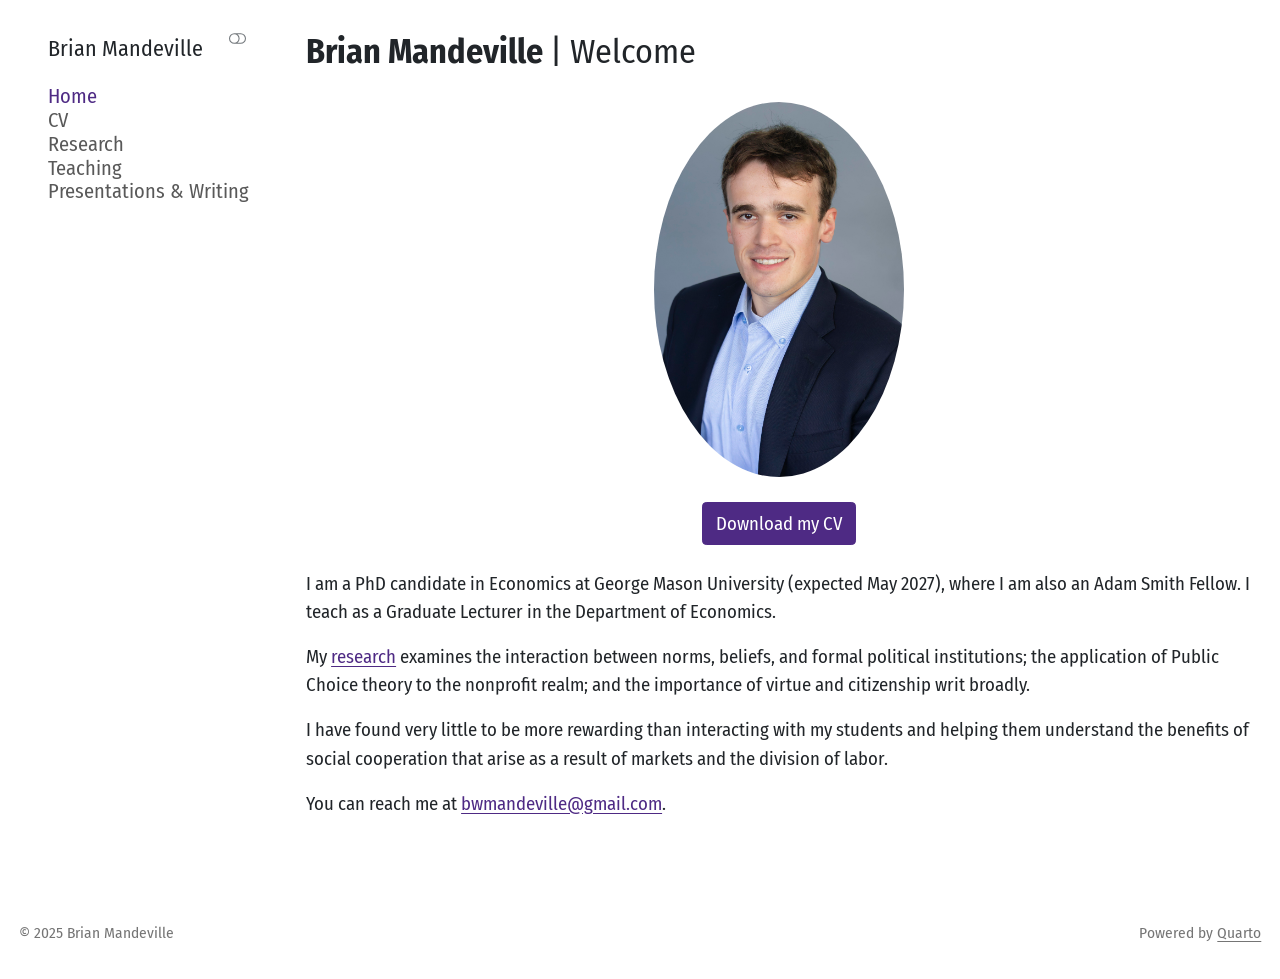
==== commit 3c34f1ff: "Update bio: remove Mercatus Center and CUA references" ====
--- a/docs/index.html
+++ b/docs/index.html
@@ -326,7 +326,7 @@
 <div style="text-align: center; margin-top: 20px; margin-bottom: 25px;">
 <p><a href="../files/cv.pdf" class="btn btn-primary" role="button" download="">Download my CV</a></p>
 </div>
-<p>I am a PhD candidate in Economics at George Mason University (expected May 2027), where I am also a PhD Fellow at the <a href="https://www.mercatus.org/">Mercatus Center</a> and an Adam Smith Fellow. I teach as a Graduate Lecturer at George Mason University and as an Adjunct Lecturer at Catholic University of America.</p>
+<p>I am a PhD candidate in Economics at George Mason University (expected May 2027), where I am also an Adam Smith Fellow. I teach as a Graduate Lecturer in the Department of Economics.</p>
 <p>My <a href="research.html">research</a> examines the interaction between norms, beliefs, and formal political institutions; the application of Public Choice theory to the nonprofit realm; and the importance of virtue and citizenship writ broadly.</p>
 <p>I have found very little to be more rewarding than interacting with my students and helping them understand the benefits of social cooperation that arise as a result of markets and the division of labor.</p>
 <p>You can reach me at <a href="mailto:bwmandeville@gmail.com">bwmandeville@gmail.com</a>.</p>
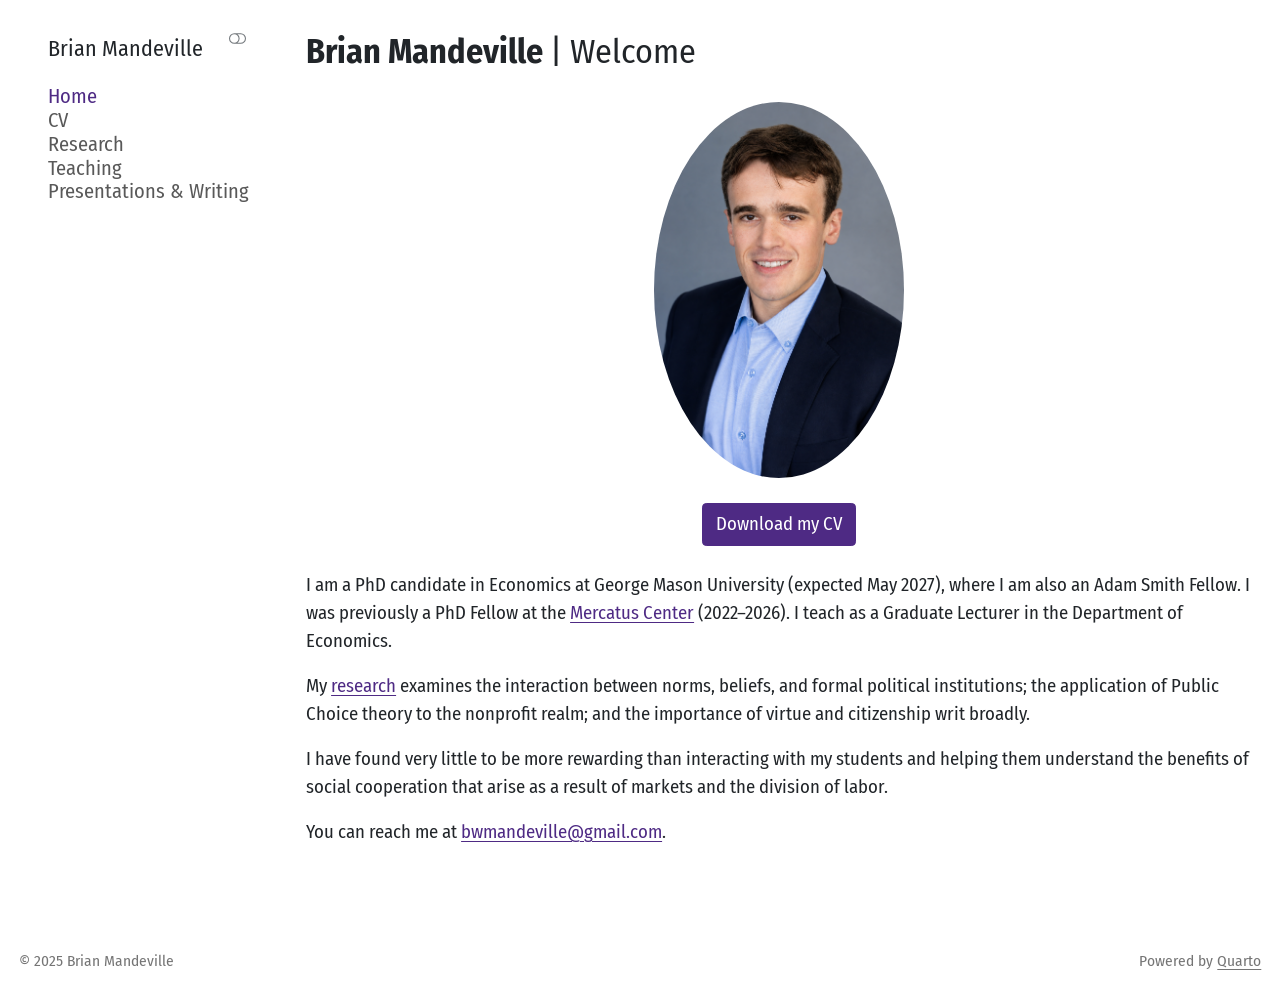
==== commit 2e9bb853: "New headshot, updated CV (Aug 11), add Mercatus fellowship (2022-2026) to bio" ====
--- a/docs/index.html
+++ b/docs/index.html
@@ -326,7 +326,7 @@
 <div style="text-align: center; margin-top: 20px; margin-bottom: 25px;">
 <p><a href="../files/cv.pdf" class="btn btn-primary" role="button" download="">Download my CV</a></p>
 </div>
-<p>I am a PhD candidate in Economics at George Mason University (expected May 2027), where I am also an Adam Smith Fellow. I teach as a Graduate Lecturer in the Department of Economics.</p>
+<p>I am a PhD candidate in Economics at George Mason University (expected May 2027), where I am also an Adam Smith Fellow. I was previously a PhD Fellow at the <a href="https://www.mercatus.org/">Mercatus Center</a> (2022–2026). I teach as a Graduate Lecturer in the Department of Economics.</p>
 <p>My <a href="research.html">research</a> examines the interaction between norms, beliefs, and formal political institutions; the application of Public Choice theory to the nonprofit realm; and the importance of virtue and citizenship writ broadly.</p>
 <p>I have found very little to be more rewarding than interacting with my students and helping them understand the benefits of social cooperation that arise as a result of markets and the division of labor.</p>
 <p>You can reach me at <a href="mailto:bwmandeville@gmail.com">bwmandeville@gmail.com</a>.</p>
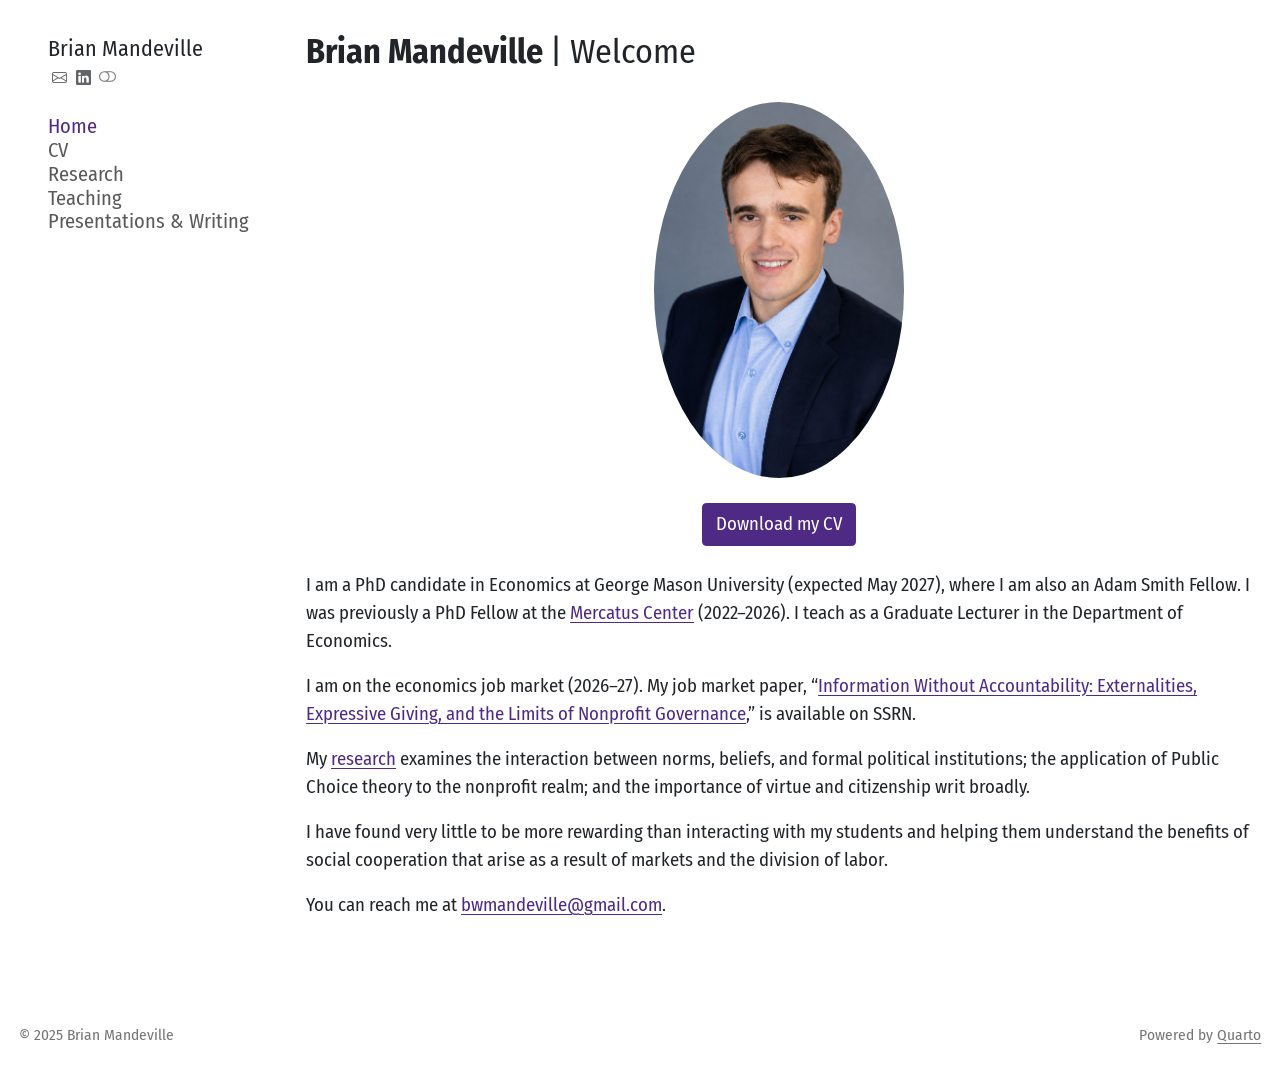
==== commit 00619715: "Update site from September 14, 2026 CV - Add job market notice and JMP SSRN link to homepage - JMP f" ====
--- a/docs/index.html
+++ b/docs/index.html
@@ -2,16 +2,13 @@
 <html xmlns="http://www.w3.org/1999/xhtml" lang="en" xml:lang="en"><head>
 
 <meta charset="utf-8">
-<meta name="generator" content="quarto-1.9.37">
+<meta name="generator" content="quarto-1.6.42">
 
 <meta name="viewport" content="width=device-width, initial-scale=1.0, user-scalable=yes">
 
 
 <title>Brian Mandeville | Welcome – Brian Mandeville</title>
 <style>
-/* Default styles provided by pandoc.
-** See https://pandoc.org/MANUAL.html#variables-for-html for config info.
-*/
 code{white-space: pre-wrap;}
 span.smallcaps{font-variant: small-caps;}
 div.columns{display: flex; gap: min(4vw, 1.5em);}
@@ -30,20 +27,17 @@
 <script src="site_libs/quarto-nav/headroom.min.js"></script>
 <link href="./images/favicon.png" rel="icon" type="image/png">
 <script src="site_libs/clipboard/clipboard.min.js"></script>
-<script src="site_libs/quarto-html/quarto.js" type="module"></script>
-<script src="site_libs/quarto-html/tabsets/tabsets.js" type="module"></script>
+<script src="site_libs/quarto-html/quarto.js"></script>
 <script src="site_libs/quarto-html/popper.min.js"></script>
 <script src="site_libs/quarto-html/tippy.umd.min.js"></script>
 <script src="site_libs/quarto-html/anchor.min.js"></script>
 <link href="site_libs/quarto-html/tippy.css" rel="stylesheet">
-<link href="site_libs/quarto-html/quarto-syntax-highlighting-7f8f88aac4f3542376d5c11b86a4c14d.css" rel="stylesheet" class="quarto-color-scheme" id="quarto-text-highlighting-styles">
-<link href="site_libs/quarto-html/quarto-syntax-highlighting-dark-d0ae9245876894da5ac7e18953ecc5cc.css" rel="stylesheet" class="quarto-color-scheme quarto-color-alternate" id="quarto-text-highlighting-styles">
-<link href="site_libs/quarto-html/quarto-syntax-highlighting-7f8f88aac4f3542376d5c11b86a4c14d.css" rel="stylesheet" class="quarto-color-scheme-extra" id="quarto-text-highlighting-styles">
+<link href="site_libs/quarto-html/quarto-syntax-highlighting-2f5df379a58b258e96c21c0638c20c03.css" rel="stylesheet" class="quarto-color-scheme" id="quarto-text-highlighting-styles">
+<link href="site_libs/quarto-html/quarto-syntax-highlighting-dark-b53751a350365c71b6c909e95f209ed1.css" rel="prefetch" class="quarto-color-scheme quarto-color-alternate" id="quarto-text-highlighting-styles">
 <script src="site_libs/bootstrap/bootstrap.min.js"></script>
 <link href="site_libs/bootstrap/bootstrap-icons.css" rel="stylesheet">
-<link href="site_libs/bootstrap/bootstrap-f34be4a23ba37682258795ce76d93aaa.min.css" rel="stylesheet" append-hash="true" class="quarto-color-scheme" id="quarto-bootstrap" data-mode="light">
-<link href="site_libs/bootstrap/bootstrap-dark-0b4698692b904b713bfba7af153e44f9.min.css" rel="stylesheet" append-hash="true" class="quarto-color-scheme quarto-color-alternate" id="quarto-bootstrap" data-mode="dark">
-<link href="site_libs/bootstrap/bootstrap-f34be4a23ba37682258795ce76d93aaa.min.css" rel="stylesheet" append-hash="true" class="quarto-color-scheme-extra" id="quarto-bootstrap" data-mode="light">
+<link href="site_libs/bootstrap/bootstrap-357480d74eb9d09201fff7b372f79d92.min.css" rel="stylesheet" append-hash="true" class="quarto-color-scheme" id="quarto-bootstrap" data-mode="light">
+<link href="site_libs/bootstrap/bootstrap-dark-418ac482584c84bd2d6787f0436cd40a.min.css" rel="prefetch" append-hash="true" class="quarto-color-scheme quarto-color-alternate" id="quarto-bootstrap" data-mode="dark">
 <script id="quarto-search-options" type="application/json">{
   "language": {
     "search-no-results-text": "No results",
@@ -68,169 +62,7 @@
 <meta property="og:image:alt" content="Brian Mandeville">
 </head>
 
-<body class="nav-sidebar floating quarto-light"><script id="quarto-html-before-body" type="application/javascript">
-    const toggleBodyColorMode = (bsSheetEl) => {
-      const mode = bsSheetEl.getAttribute("data-mode");
-      const bodyEl = window.document.querySelector("body");
-      if (mode === "dark") {
-        bodyEl.classList.add("quarto-dark");
-        bodyEl.classList.remove("quarto-light");
-      } else {
-        bodyEl.classList.add("quarto-light");
-        bodyEl.classList.remove("quarto-dark");
-      }
-    }
-    const toggleBodyColorPrimary = () => {
-      const bsSheetEl = window.document.querySelector("link#quarto-bootstrap:not([rel=disabled-stylesheet])");
-      if (bsSheetEl) {
-        toggleBodyColorMode(bsSheetEl);
-      }
-    }
-    const setColorSchemeToggle = (alternate) => {
-      const toggles = window.document.querySelectorAll('.quarto-color-scheme-toggle');
-      for (let i=0; i < toggles.length; i++) {
-        const toggle = toggles[i];
-        if (toggle) {
-          if (alternate) {
-            toggle.classList.add("alternate");
-          } else {
-            toggle.classList.remove("alternate");
-          }
-        }
-      }
-    };
-    const toggleColorMode = (alternate) => {
-      // Switch the stylesheets
-      const primaryStylesheets = window.document.querySelectorAll('link.quarto-color-scheme:not(.quarto-color-alternate)');
-      const alternateStylesheets = window.document.querySelectorAll('link.quarto-color-scheme.quarto-color-alternate');
-      manageTransitions('#quarto-margin-sidebar .nav-link', false);
-      if (alternate) {
-        // note: dark is layered on light, we don't disable primary!
-        enableStylesheet(alternateStylesheets);
-        for (const sheetNode of alternateStylesheets) {
-          if (sheetNode.id === "quarto-bootstrap") {
-            toggleBodyColorMode(sheetNode);
-          }
-        }
-      } else {
-        disableStylesheet(alternateStylesheets);
-        enableStylesheet(primaryStylesheets)
-        toggleBodyColorPrimary();
-      }
-      manageTransitions('#quarto-margin-sidebar .nav-link', true);
-      // Switch the toggles
-      setColorSchemeToggle(alternate)
-      // Hack to workaround the fact that safari doesn't
-      // properly recolor the scrollbar when toggling (#1455)
-      if (navigator.userAgent.indexOf('Safari') > 0 && navigator.userAgent.indexOf('Chrome') == -1) {
-        manageTransitions("body", false);
-        window.scrollTo(0, 1);
-        setTimeout(() => {
-          window.scrollTo(0, 0);
-          manageTransitions("body", true);
-        }, 40);
-      }
-    }
-    const disableStylesheet = (stylesheets) => {
-      for (let i=0; i < stylesheets.length; i++) {
-        const stylesheet = stylesheets[i];
-        stylesheet.rel = 'disabled-stylesheet';
-      }
-    }
-    const enableStylesheet = (stylesheets) => {
-      for (let i=0; i < stylesheets.length; i++) {
-        const stylesheet = stylesheets[i];
-        if(stylesheet.rel !== 'stylesheet') { // for Chrome, which will still FOUC without this check
-          stylesheet.rel = 'stylesheet';
-        }
-      }
-    }
-    const manageTransitions = (selector, allowTransitions) => {
-      const els = window.document.querySelectorAll(selector);
-      for (let i=0; i < els.length; i++) {
-        const el = els[i];
-        if (allowTransitions) {
-          el.classList.remove('notransition');
-        } else {
-          el.classList.add('notransition');
-        }
-      }
-    }
-    const isFileUrl = () => {
-      return window.location.protocol === 'file:';
-    }
-    const hasAlternateSentinel = () => {
-      let styleSentinel = getColorSchemeSentinel();
-      if (styleSentinel !== null) {
-        return styleSentinel === "alternate";
-      } else {
-        return false;
-      }
-    }
-    const setStyleSentinel = (alternate) => {
-      const value = alternate ? "alternate" : "default";
-      if (!isFileUrl()) {
-        window.localStorage.setItem("quarto-color-scheme", value);
-      } else {
-        localAlternateSentinel = value;
-      }
-    }
-    const getColorSchemeSentinel = () => {
-      if (!isFileUrl()) {
-        const storageValue = window.localStorage.getItem("quarto-color-scheme");
-        return storageValue != null ? storageValue : localAlternateSentinel;
-      } else {
-        return localAlternateSentinel;
-      }
-    }
-    const toggleGiscusIfUsed = (isAlternate, darkModeDefault) => {
-      const baseTheme = document.querySelector('#giscus-base-theme')?.value ?? 'light';
-      const alternateTheme = document.querySelector('#giscus-alt-theme')?.value ?? 'dark';
-      let newTheme = '';
-      if(authorPrefersDark) {
-        newTheme = isAlternate ? baseTheme : alternateTheme;
-      } else {
-        newTheme = isAlternate ? alternateTheme : baseTheme;
-      }
-      const changeGiscusTheme = () => {
-        // From: https://github.com/giscus/giscus/issues/336
-        const sendMessage = (message) => {
-          const iframe = document.querySelector('iframe.giscus-frame');
-          if (!iframe) return;
-          iframe.contentWindow.postMessage({ giscus: message }, 'https://giscus.app');
-        }
-        sendMessage({
-          setConfig: {
-            theme: newTheme
-          }
-        });
-      }
-      const isGiscussLoaded = window.document.querySelector('iframe.giscus-frame') !== null;
-      if (isGiscussLoaded) {
-        changeGiscusTheme();
-      }
-    };
-    const authorPrefersDark = false;
-    const darkModeDefault = authorPrefersDark;
-      document.querySelector('link#quarto-text-highlighting-styles.quarto-color-scheme-extra').rel = 'disabled-stylesheet';
-      document.querySelector('link#quarto-bootstrap.quarto-color-scheme-extra').rel = 'disabled-stylesheet';
-    let localAlternateSentinel = darkModeDefault ? 'alternate' : 'default';
-    // Dark / light mode switch
-    window.quartoToggleColorScheme = () => {
-      // Read the current dark / light value
-      let toAlternate = !hasAlternateSentinel();
-      toggleColorMode(toAlternate);
-      setStyleSentinel(toAlternate);
-      toggleGiscusIfUsed(toAlternate, darkModeDefault);
-      window.dispatchEvent(new Event('resize'));
-    };
-    // Switch to dark mode if need be
-    if (hasAlternateSentinel()) {
-      toggleColorMode(true);
-    } else {
-      toggleColorMode(false);
-    }
-  </script>
+<body class="nav-sidebar floating">
 
 <div id="quarto-search-results"></div>
   <header id="quarto-header" class="headroom fixed-top">
@@ -300,7 +132,6 @@
 <!-- main -->
 <main class="content column-page-right" id="quarto-document-content">
 
-
 <header id="title-block-header" class="quarto-title-block default">
 <div class="quarto-title">
 <h1 class="title"><span class="bold">Brian Mandeville</span> <span class="not-bold">| Welcome</span></h1>
@@ -327,6 +158,7 @@
 <p><a href="../files/cv.pdf" class="btn btn-primary" role="button" download="">Download my CV</a></p>
 </div>
 <p>I am a PhD candidate in Economics at George Mason University (expected May 2027), where I am also an Adam Smith Fellow. I was previously a PhD Fellow at the <a href="https://www.mercatus.org/">Mercatus Center</a> (2022–2026). I teach as a Graduate Lecturer in the Department of Economics.</p>
+<p>I am on the economics job market (2026–27). My job market paper, “<a href="http://dx.doi.org/10.2139/ssrn.7398198">Information Without Accountability: Externalities, Expressive Giving, and the Limits of Nonprofit Governance</a>,” is available on SSRN.</p>
 <p>My <a href="research.html">research</a> examines the interaction between norms, beliefs, and formal political institutions; the application of Public Choice theory to the nonprofit realm; and the importance of virtue and citizenship writ broadly.</p>
 <p>I have found very little to be more rewarding than interacting with my students and helping them understand the benefits of social cooperation that arise as a result of markets and the division of labor.</p>
 <p>You can reach me at <a href="mailto:bwmandeville@gmail.com">bwmandeville@gmail.com</a>.</p>
@@ -335,256 +167,380 @@
 
 </main> <!-- /main -->
 <script id="quarto-html-after-body" type="application/javascript">
-  window.document.addEventListener("DOMContentLoaded", function (event) {
-    // Ensure there is a toggle, if there isn't float one in the top right
-    if (window.document.querySelector('.quarto-color-scheme-toggle') === null) {
-      const a = window.document.createElement('a');
-      a.classList.add('top-right');
-      a.classList.add('quarto-color-scheme-toggle');
-      a.href = "";
-      a.onclick = function() { try { window.quartoToggleColorScheme(); } catch {} return false; };
-      const i = window.document.createElement("i");
-      i.classList.add('bi');
-      a.appendChild(i);
-      window.document.body.appendChild(a);
-    }
-    setColorSchemeToggle(hasAlternateSentinel())
-    const icon = "";
-    const anchorJS = new window.AnchorJS();
-    anchorJS.options = {
-      placement: 'right',
-      icon: icon
-    };
-    anchorJS.add('.anchored');
-    const isCodeAnnotation = (el) => {
-      for (const clz of el.classList) {
-        if (clz.startsWith('code-annotation-')) {                     
-          return true;
-        }
-      }
+window.document.addEventListener("DOMContentLoaded", function (event) {
+  const toggleBodyColorMode = (bsSheetEl) => {
+    const mode = bsSheetEl.getAttribute("data-mode");
+    const bodyEl = window.document.querySelector("body");
+    if (mode === "dark") {
+      bodyEl.classList.add("quarto-dark");
+      bodyEl.classList.remove("quarto-light");
+    } else {
+      bodyEl.classList.add("quarto-light");
+      bodyEl.classList.remove("quarto-dark");
+    }
+  }
+  const toggleBodyColorPrimary = () => {
+    const bsSheetEl = window.document.querySelector("link#quarto-bootstrap");
+    if (bsSheetEl) {
+      toggleBodyColorMode(bsSheetEl);
+    }
+  }
+  toggleBodyColorPrimary();  
+  const disableStylesheet = (stylesheets) => {
+    for (let i=0; i < stylesheets.length; i++) {
+      const stylesheet = stylesheets[i];
+      stylesheet.rel = 'prefetch';
+    }
+  }
+  const enableStylesheet = (stylesheets) => {
+    for (let i=0; i < stylesheets.length; i++) {
+      const stylesheet = stylesheets[i];
+      stylesheet.rel = 'stylesheet';
+    }
+  }
+  const manageTransitions = (selector, allowTransitions) => {
+    const els = window.document.querySelectorAll(selector);
+    for (let i=0; i < els.length; i++) {
+      const el = els[i];
+      if (allowTransitions) {
+        el.classList.remove('notransition');
+      } else {
+        el.classList.add('notransition');
+      }
+    }
+  }
+  const toggleGiscusIfUsed = (isAlternate, darkModeDefault) => {
+    const baseTheme = document.querySelector('#giscus-base-theme')?.value ?? 'light';
+    const alternateTheme = document.querySelector('#giscus-alt-theme')?.value ?? 'dark';
+    let newTheme = '';
+    if(darkModeDefault) {
+      newTheme = isAlternate ? baseTheme : alternateTheme;
+    } else {
+      newTheme = isAlternate ? alternateTheme : baseTheme;
+    }
+    const changeGiscusTheme = () => {
+      // From: https://github.com/giscus/giscus/issues/336
+      const sendMessage = (message) => {
+        const iframe = document.querySelector('iframe.giscus-frame');
+        if (!iframe) return;
+        iframe.contentWindow.postMessage({ giscus: message }, 'https://giscus.app');
+      }
+      sendMessage({
+        setConfig: {
+          theme: newTheme
+        }
+      });
+    }
+    const isGiscussLoaded = window.document.querySelector('iframe.giscus-frame') !== null;
+    if (isGiscussLoaded) {
+      changeGiscusTheme();
+    }
+  }
+  const toggleColorMode = (alternate) => {
+    // Switch the stylesheets
+    const alternateStylesheets = window.document.querySelectorAll('link.quarto-color-scheme.quarto-color-alternate');
+    manageTransitions('#quarto-margin-sidebar .nav-link', false);
+    if (alternate) {
+      enableStylesheet(alternateStylesheets);
+      for (const sheetNode of alternateStylesheets) {
+        if (sheetNode.id === "quarto-bootstrap") {
+          toggleBodyColorMode(sheetNode);
+        }
+      }
+    } else {
+      disableStylesheet(alternateStylesheets);
+      toggleBodyColorPrimary();
+    }
+    manageTransitions('#quarto-margin-sidebar .nav-link', true);
+    // Switch the toggles
+    const toggles = window.document.querySelectorAll('.quarto-color-scheme-toggle');
+    for (let i=0; i < toggles.length; i++) {
+      const toggle = toggles[i];
+      if (toggle) {
+        if (alternate) {
+          toggle.classList.add("alternate");     
+        } else {
+          toggle.classList.remove("alternate");
+        }
+      }
+    }
+    // Hack to workaround the fact that safari doesn't
+    // properly recolor the scrollbar when toggling (#1455)
+    if (navigator.userAgent.indexOf('Safari') > 0 && navigator.userAgent.indexOf('Chrome') == -1) {
+      manageTransitions("body", false);
+      window.scrollTo(0, 1);
+      setTimeout(() => {
+        window.scrollTo(0, 0);
+        manageTransitions("body", true);
+      }, 40);  
+    }
+  }
+  const isFileUrl = () => { 
+    return window.location.protocol === 'file:';
+  }
+  const hasAlternateSentinel = () => {  
+    let styleSentinel = getColorSchemeSentinel();
+    if (styleSentinel !== null) {
+      return styleSentinel === "alternate";
+    } else {
       return false;
     }
-    const onCopySuccess = function(e) {
-      // button target
-      const button = e.trigger;
-      // don't keep focus
-      button.blur();
-      // flash "checked"
-      button.classList.add('code-copy-button-checked');
-      var currentTitle = button.getAttribute("title");
-      button.setAttribute("title", "Copied!");
-      let tooltip;
-      if (window.bootstrap) {
-        button.setAttribute("data-bs-toggle", "tooltip");
-        button.setAttribute("data-bs-placement", "left");
-        button.setAttribute("data-bs-title", "Copied!");
-        tooltip = new bootstrap.Tooltip(button, 
-          { trigger: "manual", 
-            customClass: "code-copy-button-tooltip",
-            offset: [0, -8]});
-        tooltip.show();    
-      }
-      setTimeout(function() {
-        if (tooltip) {
-          tooltip.hide();
-          button.removeAttribute("data-bs-title");
-          button.removeAttribute("data-bs-toggle");
-          button.removeAttribute("data-bs-placement");
-        }
-        button.setAttribute("title", currentTitle);
-        button.classList.remove('code-copy-button-checked');
-      }, 1000);
-      // clear code selection
-      e.clearSelection();
-    }
-    const getTextToCopy = function(trigger) {
-      const outerScaffold = trigger.parentElement.cloneNode(true);
-      const codeEl = outerScaffold.querySelector('code');
+  }
+  const setStyleSentinel = (alternate) => {
+    const value = alternate ? "alternate" : "default";
+    if (!isFileUrl()) {
+      window.localStorage.setItem("quarto-color-scheme", value);
+    } else {
+      localAlternateSentinel = value;
+    }
+  }
+  const getColorSchemeSentinel = () => {
+    if (!isFileUrl()) {
+      const storageValue = window.localStorage.getItem("quarto-color-scheme");
+      return storageValue != null ? storageValue : localAlternateSentinel;
+    } else {
+      return localAlternateSentinel;
+    }
+  }
+  const darkModeDefault = false;
+  let localAlternateSentinel = darkModeDefault ? 'alternate' : 'default';
+  // Dark / light mode switch
+  window.quartoToggleColorScheme = () => {
+    // Read the current dark / light value 
+    let toAlternate = !hasAlternateSentinel();
+    toggleColorMode(toAlternate);
+    setStyleSentinel(toAlternate);
+    toggleGiscusIfUsed(toAlternate, darkModeDefault);
+  };
+  // Ensure there is a toggle, if there isn't float one in the top right
+  if (window.document.querySelector('.quarto-color-scheme-toggle') === null) {
+    const a = window.document.createElement('a');
+    a.classList.add('top-right');
+    a.classList.add('quarto-color-scheme-toggle');
+    a.href = "";
+    a.onclick = function() { try { window.quartoToggleColorScheme(); } catch {} return false; };
+    const i = window.document.createElement("i");
+    i.classList.add('bi');
+    a.appendChild(i);
+    window.document.body.appendChild(a);
+  }
+  // Switch to dark mode if need be
+  if (hasAlternateSentinel()) {
+    toggleColorMode(true);
+  } else {
+    toggleColorMode(false);
+  }
+  const icon = "";
+  const anchorJS = new window.AnchorJS();
+  anchorJS.options = {
+    placement: 'right',
+    icon: icon
+  };
+  anchorJS.add('.anchored');
+  const isCodeAnnotation = (el) => {
+    for (const clz of el.classList) {
+      if (clz.startsWith('code-annotation-')) {                     
+        return true;
+      }
+    }
+    return false;
+  }
+  const onCopySuccess = function(e) {
+    // button target
+    const button = e.trigger;
+    // don't keep focus
+    button.blur();
+    // flash "checked"
+    button.classList.add('code-copy-button-checked');
+    var currentTitle = button.getAttribute("title");
+    button.setAttribute("title", "Copied!");
+    let tooltip;
+    if (window.bootstrap) {
+      button.setAttribute("data-bs-toggle", "tooltip");
+      button.setAttribute("data-bs-placement", "left");
+      button.setAttribute("data-bs-title", "Copied!");
+      tooltip = new bootstrap.Tooltip(button, 
+        { trigger: "manual", 
+          customClass: "code-copy-button-tooltip",
+          offset: [0, -8]});
+      tooltip.show();    
+    }
+    setTimeout(function() {
+      if (tooltip) {
+        tooltip.hide();
+        button.removeAttribute("data-bs-title");
+        button.removeAttribute("data-bs-toggle");
+        button.removeAttribute("data-bs-placement");
+      }
+      button.setAttribute("title", currentTitle);
+      button.classList.remove('code-copy-button-checked');
+    }, 1000);
+    // clear code selection
+    e.clearSelection();
+  }
+  const getTextToCopy = function(trigger) {
+      const codeEl = trigger.previousElementSibling.cloneNode(true);
       for (const childEl of codeEl.children) {
         if (isCodeAnnotation(childEl)) {
           childEl.remove();
         }
       }
       return codeEl.innerText;
-    }
-    const clipboard = new window.ClipboardJS('.code-copy-button:not([data-in-quarto-modal])', {
-      text: getTextToCopy
+  }
+  const clipboard = new window.ClipboardJS('.code-copy-button:not([data-in-quarto-modal])', {
+    text: getTextToCopy
+  });
+  clipboard.on('success', onCopySuccess);
+  if (window.document.getElementById('quarto-embedded-source-code-modal')) {
+    const clipboardModal = new window.ClipboardJS('.code-copy-button[data-in-quarto-modal]', {
+      text: getTextToCopy,
+      container: window.document.getElementById('quarto-embedded-source-code-modal')
     });
-    clipboard.on('success', onCopySuccess);
-    if (window.document.getElementById('quarto-embedded-source-code-modal')) {
-      const clipboardModal = new window.ClipboardJS('.code-copy-button[data-in-quarto-modal]', {
-        text: getTextToCopy,
-        container: window.document.getElementById('quarto-embedded-source-code-modal')
-      });
-      clipboardModal.on('success', onCopySuccess);
-    }
-      var localhostRegex = new RegExp(/^(?:http|https):\/\/localhost\:?[0-9]*\//);
-      var mailtoRegex = new RegExp(/^mailto:/);
-        var filterRegex = new RegExp('/' + window.location.host + '/');
-      var isInternal = (href) => {
-          return filterRegex.test(href) || localhostRegex.test(href) || mailtoRegex.test(href);
-      }
-      // Inspect non-navigation links and adorn them if external
-     var links = window.document.querySelectorAll('a[href]:not(.nav-link):not(.navbar-brand):not(.toc-action):not(.sidebar-link):not(.sidebar-item-toggle):not(.pagination-link):not(.no-external):not([aria-hidden]):not(.dropdown-item):not(.quarto-navigation-tool):not(.about-link)');
-      for (var i=0; i<links.length; i++) {
-        const link = links[i];
-        if (!isInternal(link.href)) {
-          // undo the damage that might have been done by quarto-nav.js in the case of
-          // links that we want to consider external
-          if (link.dataset.originalHref !== undefined) {
-            link.href = link.dataset.originalHref;
+    clipboardModal.on('success', onCopySuccess);
+  }
+    var localhostRegex = new RegExp(/^(?:http|https):\/\/localhost\:?[0-9]*\//);
+    var mailtoRegex = new RegExp(/^mailto:/);
+      var filterRegex = new RegExp('/' + window.location.host + '/');
+    var isInternal = (href) => {
+        return filterRegex.test(href) || localhostRegex.test(href) || mailtoRegex.test(href);
+    }
+    // Inspect non-navigation links and adorn them if external
+ 	var links = window.document.querySelectorAll('a[href]:not(.nav-link):not(.navbar-brand):not(.toc-action):not(.sidebar-link):not(.sidebar-item-toggle):not(.pagination-link):not(.no-external):not([aria-hidden]):not(.dropdown-item):not(.quarto-navigation-tool):not(.about-link)');
+    for (var i=0; i<links.length; i++) {
+      const link = links[i];
+      if (!isInternal(link.href)) {
+        // undo the damage that might have been done by quarto-nav.js in the case of
+        // links that we want to consider external
+        if (link.dataset.originalHref !== undefined) {
+          link.href = link.dataset.originalHref;
+        }
+      }
+    }
+  function tippyHover(el, contentFn, onTriggerFn, onUntriggerFn) {
+    const config = {
+      allowHTML: true,
+      maxWidth: 500,
+      delay: 100,
+      arrow: false,
+      appendTo: function(el) {
+          return el.parentElement;
+      },
+      interactive: true,
+      interactiveBorder: 10,
+      theme: 'quarto',
+      placement: 'bottom-start',
+    };
+    if (contentFn) {
+      config.content = contentFn;
+    }
+    if (onTriggerFn) {
+      config.onTrigger = onTriggerFn;
+    }
+    if (onUntriggerFn) {
+      config.onUntrigger = onUntriggerFn;
+    }
+    window.tippy(el, config); 
+  }
+  const noterefs = window.document.querySelectorAll('a[role="doc-noteref"]');
+  for (var i=0; i<noterefs.length; i++) {
+    const ref = noterefs[i];
+    tippyHover(ref, function() {
+      // use id or data attribute instead here
+      let href = ref.getAttribute('data-footnote-href') || ref.getAttribute('href');
+      try { href = new URL(href).hash; } catch {}
+      const id = href.replace(/^#\/?/, "");
+      const note = window.document.getElementById(id);
+      if (note) {
+        return note.innerHTML;
+      } else {
+        return "";
+      }
+    });
+  }
+  const xrefs = window.document.querySelectorAll('a.quarto-xref');
+  const processXRef = (id, note) => {
+    // Strip column container classes
+    const stripColumnClz = (el) => {
+      el.classList.remove("page-full", "page-columns");
+      if (el.children) {
+        for (const child of el.children) {
+          stripColumnClz(child);
+        }
+      }
+    }
+    stripColumnClz(note)
+    if (id === null || id.startsWith('sec-')) {
+      // Special case sections, only their first couple elements
+      const container = document.createElement("div");
+      if (note.children && note.children.length > 2) {
+        container.appendChild(note.children[0].cloneNode(true));
+        for (let i = 1; i < note.children.length; i++) {
+          const child = note.children[i];
+          if (child.tagName === "P" && child.innerText === "") {
+            continue;
+          } else {
+            container.appendChild(child.cloneNode(true));
+            break;
           }
         }
-      }
-    function tippyHover(el, contentFn, onTriggerFn, onUntriggerFn) {
-      const config = {
-        allowHTML: true,
-        maxWidth: 500,
-        delay: 100,
-        arrow: false,
-        appendTo: function(el) {
-            return el.parentElement;
-        },
-        interactive: true,
-        interactiveBorder: 10,
-        theme: 'quarto',
-        placement: 'bottom-start',
-      };
-      if (contentFn) {
-        config.content = contentFn;
-      }
-      if (onTriggerFn) {
-        config.onTrigger = onTriggerFn;
-      }
-      if (onUntriggerFn) {
-        config.onUntrigger = onUntriggerFn;
-      }
-      window.tippy(el, config); 
-    }
-    const noterefs = window.document.querySelectorAll('a[role="doc-noteref"]');
-    for (var i=0; i<noterefs.length; i++) {
-      const ref = noterefs[i];
-      tippyHover(ref, function() {
-        // use id or data attribute instead here
-        let href = ref.getAttribute('data-footnote-href') || ref.getAttribute('href');
-        try { href = new URL(href).hash; } catch {}
-        const id = href.replace(/^#\/?/, "");
-        const note = window.document.getElementById(id);
-        if (note) {
-          return note.innerHTML;
-        } else {
-          return "";
-        }
-      });
-    }
-    const xrefs = window.document.querySelectorAll('a.quarto-xref');
-    const processXRef = (id, note) => {
-      // Strip column container classes
-      const stripColumnClz = (el) => {
-        el.classList.remove("page-full", "page-columns");
-        if (el.children) {
-          for (const child of el.children) {
-            stripColumnClz(child);
-          }
-        }
-      }
-      stripColumnClz(note)
-      if (id === null || id.startsWith('sec-')) {
-        // Special case sections, only their first couple elements
-        const container = document.createElement("div");
-        if (note.children && note.children.length > 2) {
-          container.appendChild(note.children[0].cloneNode(true));
-          for (let i = 1; i < note.children.length; i++) {
-            const child = note.children[i];
-            if (child.tagName === "P" && child.innerText === "") {
-              continue;
-            } else {
-              container.appendChild(child.cloneNode(true));
-              break;
-            }
-          }
-          if (window.Quarto?.typesetMath) {
-            window.Quarto.typesetMath(container);
-          }
-          return container.innerHTML
-        } else {
-          if (window.Quarto?.typesetMath) {
-            window.Quarto.typesetMath(note);
-          }
-          return note.innerHTML;
-        }
+        if (window.Quarto?.typesetMath) {
+          window.Quarto.typesetMath(container);
+        }
+        return container.innerHTML
       } else {
-        // Remove any anchor links if they are present
-        const anchorLink = note.querySelector('a.anchorjs-link');
-        if (anchorLink) {
-          anchorLink.remove();
-        }
         if (window.Quarto?.typesetMath) {
           window.Quarto.typesetMath(note);
         }
-        if (note.classList.contains("callout")) {
-          return note.outerHTML;
-        } else {
-          return note.innerHTML;
-        }
-      }
-    }
-    for (var i=0; i<xrefs.length; i++) {
-      const xref = xrefs[i];
-      tippyHover(xref, undefined, function(instance) {
-        instance.disable();
-        let url = xref.getAttribute('href');
-        let hash = undefined; 
-        if (url.startsWith('#')) {
-          hash = url;
-        } else {
-          try { hash = new URL(url).hash; } catch {}
-        }
-        if (hash) {
-          const id = hash.replace(/^#\/?/, "");
-          const note = window.document.getElementById(id);
-          if (note !== null) {
-            try {
-              const html = processXRef(id, note.cloneNode(true));
-              instance.setContent(html);
-            } finally {
-              instance.enable();
-              instance.show();
-            }
-          } else {
-            // See if we can fetch this
-            fetch(url.split('#')[0])
-            .then(res => res.text())
-            .then(html => {
-              const parser = new DOMParser();
-              const htmlDoc = parser.parseFromString(html, "text/html");
-              const note = htmlDoc.getElementById(id);
-              if (note !== null) {
-                const html = processXRef(id, note);
-                instance.setContent(html);
-              } 
-            }).finally(() => {
-              instance.enable();
-              instance.show();
-            });
+        return note.innerHTML;
+      }
+    } else {
+      // Remove any anchor links if they are present
+      const anchorLink = note.querySelector('a.anchorjs-link');
+      if (anchorLink) {
+        anchorLink.remove();
+      }
+      if (window.Quarto?.typesetMath) {
+        window.Quarto.typesetMath(note);
+      }
+      if (note.classList.contains("callout")) {
+        return note.outerHTML;
+      } else {
+        return note.innerHTML;
+      }
+    }
+  }
+  for (var i=0; i<xrefs.length; i++) {
+    const xref = xrefs[i];
+    tippyHover(xref, undefined, function(instance) {
+      instance.disable();
+      let url = xref.getAttribute('href');
+      let hash = undefined; 
+      if (url.startsWith('#')) {
+        hash = url;
+      } else {
+        try { hash = new URL(url).hash; } catch {}
+      }
+      if (hash) {
+        const id = hash.replace(/^#\/?/, "");
+        const note = window.document.getElementById(id);
+        if (note !== null) {
+          try {
+            const html = processXRef(id, note.cloneNode(true));
+            instance.setContent(html);
+          } finally {
+            instance.enable();
+            instance.show();
           }
         } else {
-          // See if we can fetch a full url (with no hash to target)
-          // This is a special case and we should probably do some content thinning / targeting
-          fetch(url)
+          // See if we can fetch this
+          fetch(url.split('#')[0])
           .then(res => res.text())
           .then(html => {
             const parser = new DOMParser();
             const htmlDoc = parser.parseFromString(html, "text/html");
-            const note = htmlDoc.querySelector('main.content');
+            const note = htmlDoc.getElementById(id);
             if (note !== null) {
-              // This should only happen for chapter cross references
-              // (since there is no id in the URL)
-              // remove the first header
-              if (note.children.length > 0 && note.children[0].tagName === "HEADER") {
-                note.children[0].remove();
-              }
-              const html = processXRef(null, note);
+              const html = processXRef(id, note);
               instance.setContent(html);
             } 
           }).finally(() => {
@@ -592,161 +548,185 @@
             instance.show();
           });
         }
-      }, function(instance) {
+      } else {
+        // See if we can fetch a full url (with no hash to target)
+        // This is a special case and we should probably do some content thinning / targeting
+        fetch(url)
+        .then(res => res.text())
+        .then(html => {
+          const parser = new DOMParser();
+          const htmlDoc = parser.parseFromString(html, "text/html");
+          const note = htmlDoc.querySelector('main.content');
+          if (note !== null) {
+            // This should only happen for chapter cross references
+            // (since there is no id in the URL)
+            // remove the first header
+            if (note.children.length > 0 && note.children[0].tagName === "HEADER") {
+              note.children[0].remove();
+            }
+            const html = processXRef(null, note);
+            instance.setContent(html);
+          } 
+        }).finally(() => {
+          instance.enable();
+          instance.show();
+        });
+      }
+    }, function(instance) {
+    });
+  }
+      let selectedAnnoteEl;
+      const selectorForAnnotation = ( cell, annotation) => {
+        let cellAttr = 'data-code-cell="' + cell + '"';
+        let lineAttr = 'data-code-annotation="' +  annotation + '"';
+        const selector = 'span[' + cellAttr + '][' + lineAttr + ']';
+        return selector;
+      }
+      const selectCodeLines = (annoteEl) => {
+        const doc = window.document;
+        const targetCell = annoteEl.getAttribute("data-target-cell");
+        const targetAnnotation = annoteEl.getAttribute("data-target-annotation");
+        const annoteSpan = window.document.querySelector(selectorForAnnotation(targetCell, targetAnnotation));
+        const lines = annoteSpan.getAttribute("data-code-lines").split(",");
+        const lineIds = lines.map((line) => {
+          return targetCell + "-" + line;
+        })
+        let top = null;
+        let height = null;
+        let parent = null;
+        if (lineIds.length > 0) {
+            //compute the position of the single el (top and bottom and make a div)
+            const el = window.document.getElementById(lineIds[0]);
+            top = el.offsetTop;
+            height = el.offsetHeight;
+            parent = el.parentElement.parentElement;
+          if (lineIds.length > 1) {
+            const lastEl = window.document.getElementById(lineIds[lineIds.length - 1]);
+            const bottom = lastEl.offsetTop + lastEl.offsetHeight;
+            height = bottom - top;
+          }
+          if (top !== null && height !== null && parent !== null) {
+            // cook up a div (if necessary) and position it 
+            let div = window.document.getElementById("code-annotation-line-highlight");
+            if (div === null) {
+              div = window.document.createElement("div");
+              div.setAttribute("id", "code-annotation-line-highlight");
+              div.style.position = 'absolute';
+              parent.appendChild(div);
+            }
+            div.style.top = top - 2 + "px";
+            div.style.height = height + 4 + "px";
+            div.style.left = 0;
+            let gutterDiv = window.document.getElementById("code-annotation-line-highlight-gutter");
+            if (gutterDiv === null) {
+              gutterDiv = window.document.createElement("div");
+              gutterDiv.setAttribute("id", "code-annotation-line-highlight-gutter");
+              gutterDiv.style.position = 'absolute';
+              const codeCell = window.document.getElementById(targetCell);
+              const gutter = codeCell.querySelector('.code-annotation-gutter');
+              gutter.appendChild(gutterDiv);
+            }
+            gutterDiv.style.top = top - 2 + "px";
+            gutterDiv.style.height = height + 4 + "px";
+          }
+          selectedAnnoteEl = annoteEl;
+        }
+      };
+      const unselectCodeLines = () => {
+        const elementsIds = ["code-annotation-line-highlight", "code-annotation-line-highlight-gutter"];
+        elementsIds.forEach((elId) => {
+          const div = window.document.getElementById(elId);
+          if (div) {
+            div.remove();
+          }
+        });
+        selectedAnnoteEl = undefined;
+      };
+        // Handle positioning of the toggle
+    window.addEventListener(
+      "resize",
+      throttle(() => {
+        elRect = undefined;
+        if (selectedAnnoteEl) {
+          selectCodeLines(selectedAnnoteEl);
+        }
+      }, 10)
+    );
+    function throttle(fn, ms) {
+    let throttle = false;
+    let timer;
+      return (...args) => {
+        if(!throttle) { // first call gets through
+            fn.apply(this, args);
+            throttle = true;
+        } else { // all the others get throttled
+            if(timer) clearTimeout(timer); // cancel #2
+            timer = setTimeout(() => {
+              fn.apply(this, args);
+              timer = throttle = false;
+            }, ms);
+        }
+      };
+    }
+      // Attach click handler to the DT
+      const annoteDls = window.document.querySelectorAll('dt[data-target-cell]');
+      for (const annoteDlNode of annoteDls) {
+        annoteDlNode.addEventListener('click', (event) => {
+          const clickedEl = event.target;
+          if (clickedEl !== selectedAnnoteEl) {
+            unselectCodeLines();
+            const activeEl = window.document.querySelector('dt[data-target-cell].code-annotation-active');
+            if (activeEl) {
+              activeEl.classList.remove('code-annotation-active');
+            }
+            selectCodeLines(clickedEl);
+            clickedEl.classList.add('code-annotation-active');
+          } else {
+            // Unselect the line
+            unselectCodeLines();
+            clickedEl.classList.remove('code-annotation-active');
+          }
+        });
+      }
+  const findCites = (el) => {
+    const parentEl = el.parentElement;
+    if (parentEl) {
+      const cites = parentEl.dataset.cites;
+      if (cites) {
+        return {
+          el,
+          cites: cites.split(' ')
+        };
+      } else {
+        return findCites(el.parentElement)
+      }
+    } else {
+      return undefined;
+    }
+  };
+  var bibliorefs = window.document.querySelectorAll('a[role="doc-biblioref"]');
+  for (var i=0; i<bibliorefs.length; i++) {
+    const ref = bibliorefs[i];
+    const citeInfo = findCites(ref);
+    if (citeInfo) {
+      tippyHover(citeInfo.el, function() {
+        var popup = window.document.createElement('div');
+        citeInfo.cites.forEach(function(cite) {
+          var citeDiv = window.document.createElement('div');
+          citeDiv.classList.add('hanging-indent');
+          citeDiv.classList.add('csl-entry');
+          var biblioDiv = window.document.getElementById('ref-' + cite);
+          if (biblioDiv) {
+            citeDiv.innerHTML = biblioDiv.innerHTML;
+          }
+          popup.appendChild(citeDiv);
+        });
+        return popup.innerHTML;
       });
     }
-        let selectedAnnoteEl;
-        const selectorForAnnotation = ( cell, annotation) => {
-          let cellAttr = 'data-code-cell="' + cell + '"';
-          let lineAttr = 'data-code-annotation="' +  annotation + '"';
-          const selector = 'span[' + cellAttr + '][' + lineAttr + ']';
-          return selector;
-        }
-        const selectCodeLines = (annoteEl) => {
-          const doc = window.document;
-          const targetCell = annoteEl.getAttribute("data-target-cell");
-          const targetAnnotation = annoteEl.getAttribute("data-target-annotation");
-          const annoteSpan = window.document.querySelector(selectorForAnnotation(targetCell, targetAnnotation));
-          const lines = annoteSpan.getAttribute("data-code-lines").split(",");
-          const lineIds = lines.map((line) => {
-            return targetCell + "-" + line;
-          })
-          let top = null;
-          let height = null;
-          let parent = null;
-          if (lineIds.length > 0) {
-              //compute the position of the single el (top and bottom and make a div)
-              const el = window.document.getElementById(lineIds[0]);
-              top = el.offsetTop;
-              height = el.offsetHeight;
-              parent = el.parentElement.parentElement;
-            if (lineIds.length > 1) {
-              const lastEl = window.document.getElementById(lineIds[lineIds.length - 1]);
-              const bottom = lastEl.offsetTop + lastEl.offsetHeight;
-              height = bottom - top;
-            }
-            if (top !== null && height !== null && parent !== null) {
-              // cook up a div (if necessary) and position it 
-              let div = window.document.getElementById("code-annotation-line-highlight");
-              if (div === null) {
-                div = window.document.createElement("div");
-                div.setAttribute("id", "code-annotation-line-highlight");
-                div.style.position = 'absolute';
-                parent.appendChild(div);
-              }
-              div.style.top = top - 2 + "px";
-              div.style.height = height + 4 + "px";
-              div.style.left = 0;
-              let gutterDiv = window.document.getElementById("code-annotation-line-highlight-gutter");
-              if (gutterDiv === null) {
-                gutterDiv = window.document.createElement("div");
-                gutterDiv.setAttribute("id", "code-annotation-line-highlight-gutter");
-                gutterDiv.style.position = 'absolute';
-                const codeCell = window.document.getElementById(targetCell);
-                const gutter = codeCell.querySelector('.code-annotation-gutter');
-                gutter.appendChild(gutterDiv);
-              }
-              gutterDiv.style.top = top - 2 + "px";
-              gutterDiv.style.height = height + 4 + "px";
-            }
-            selectedAnnoteEl = annoteEl;
-          }
-        };
-        const unselectCodeLines = () => {
-          const elementsIds = ["code-annotation-line-highlight", "code-annotation-line-highlight-gutter"];
-          elementsIds.forEach((elId) => {
-            const div = window.document.getElementById(elId);
-            if (div) {
-              div.remove();
-            }
-          });
-          selectedAnnoteEl = undefined;
-        };
-          // Handle positioning of the toggle
-      window.addEventListener(
-        "resize",
-        throttle(() => {
-          elRect = undefined;
-          if (selectedAnnoteEl) {
-            selectCodeLines(selectedAnnoteEl);
-          }
-        }, 10)
-      );
-      function throttle(fn, ms) {
-      let throttle = false;
-      let timer;
-        return (...args) => {
-          if(!throttle) { // first call gets through
-              fn.apply(this, args);
-              throttle = true;
-          } else { // all the others get throttled
-              if(timer) clearTimeout(timer); // cancel #2
-              timer = setTimeout(() => {
-                fn.apply(this, args);
-                timer = throttle = false;
-              }, ms);
-          }
-        };
-      }
-        // Attach click handler to the DT
-        const annoteDls = window.document.querySelectorAll('dt[data-target-cell]');
-        for (const annoteDlNode of annoteDls) {
-          annoteDlNode.addEventListener('click', (event) => {
-            const clickedEl = event.target;
-            if (clickedEl !== selectedAnnoteEl) {
-              unselectCodeLines();
-              const activeEl = window.document.querySelector('dt[data-target-cell].code-annotation-active');
-              if (activeEl) {
-                activeEl.classList.remove('code-annotation-active');
-              }
-              selectCodeLines(clickedEl);
-              clickedEl.classList.add('code-annotation-active');
-            } else {
-              // Unselect the line
-              unselectCodeLines();
-              clickedEl.classList.remove('code-annotation-active');
-            }
-          });
-        }
-    const findCites = (el) => {
-      const parentEl = el.parentElement;
-      if (parentEl) {
-        const cites = parentEl.dataset.cites;
-        if (cites) {
-          return {
-            el,
-            cites: cites.split(' ')
-          };
-        } else {
-          return findCites(el.parentElement)
-        }
-      } else {
-        return undefined;
-      }
-    };
-    var bibliorefs = window.document.querySelectorAll('a[role="doc-biblioref"]');
-    for (var i=0; i<bibliorefs.length; i++) {
-      const ref = bibliorefs[i];
-      const citeInfo = findCites(ref);
-      if (citeInfo) {
-        tippyHover(citeInfo.el, function() {
-          var popup = window.document.createElement('div');
-          citeInfo.cites.forEach(function(cite) {
-            var citeDiv = window.document.createElement('div');
-            citeDiv.classList.add('hanging-indent');
-            citeDiv.classList.add('csl-entry');
-            var biblioDiv = window.document.getElementById('ref-' + cite);
-            if (biblioDiv) {
-              citeDiv.innerHTML = biblioDiv.innerHTML;
-            }
-            popup.appendChild(citeDiv);
-          });
-          return popup.innerHTML;
-        });
-      }
-    }
-  });
-  </script>
+  }
+});
+</script>
 </div> <!-- /content -->
 <footer class="footer">
   <div class="nav-footer">
--- a/docs/site_libs/quarto-html/quarto-syntax-highlighting-2f5df379a58b258e96c21c0638c20c03.css
+++ b/docs/site_libs/quarto-html/quarto-syntax-highlighting-2f5df379a58b258e96c21c0638c20c03.css
@@ -0,0 +1,205 @@
+/* quarto syntax highlight colors */
+:root {
+  --quarto-hl-ot-color: #003B4F;
+  --quarto-hl-at-color: #657422;
+  --quarto-hl-ss-color: #20794D;
+  --quarto-hl-an-color: #5E5E5E;
+  --quarto-hl-fu-color: #4758AB;
+  --quarto-hl-st-color: #20794D;
+  --quarto-hl-cf-color: #003B4F;
+  --quarto-hl-op-color: #5E5E5E;
+  --quarto-hl-er-color: #AD0000;
+  --quarto-hl-bn-color: #AD0000;
+  --quarto-hl-al-color: #AD0000;
+  --quarto-hl-va-color: #111111;
+  --quarto-hl-bu-color: inherit;
+  --quarto-hl-ex-color: inherit;
+  --quarto-hl-pp-color: #AD0000;
+  --quarto-hl-in-color: #5E5E5E;
+  --quarto-hl-vs-color: #20794D;
+  --quarto-hl-wa-color: #5E5E5E;
+  --quarto-hl-do-color: #5E5E5E;
+  --quarto-hl-im-color: #00769E;
+  --quarto-hl-ch-color: #20794D;
+  --quarto-hl-dt-color: #AD0000;
+  --quarto-hl-fl-color: #AD0000;
+  --quarto-hl-co-color: #5E5E5E;
+  --quarto-hl-cv-color: #5E5E5E;
+  --quarto-hl-cn-color: #8f5902;
+  --quarto-hl-sc-color: #5E5E5E;
+  --quarto-hl-dv-color: #AD0000;
+  --quarto-hl-kw-color: #003B4F;
+}
+
+/* other quarto variables */
+:root {
+  --quarto-font-monospace: SFMono-Regular, Menlo, Monaco, Consolas, "Liberation Mono", "Courier New", monospace;
+}
+
+pre > code.sourceCode > span {
+  color: #003B4F;
+}
+
+code span {
+  color: #003B4F;
+}
+
+code.sourceCode > span {
+  color: #003B4F;
+}
+
+div.sourceCode,
+div.sourceCode pre.sourceCode {
+  color: #003B4F;
+}
+
+code span.ot {
+  color: #003B4F;
+  font-style: inherit;
+}
+
+code span.at {
+  color: #657422;
+  font-style: inherit;
+}
+
+code span.ss {
+  color: #20794D;
+  font-style: inherit;
+}
+
+code span.an {
+  color: #5E5E5E;
+  font-style: inherit;
+}
+
+code span.fu {
+  color: #4758AB;
+  font-style: inherit;
+}
+
+code span.st {
+  color: #20794D;
+  font-style: inherit;
+}
+
+code span.cf {
+  color: #003B4F;
+  font-weight: bold;
+  font-style: inherit;
+}
+
+code span.op {
+  color: #5E5E5E;
+  font-style: inherit;
+}
+
+code span.er {
+  color: #AD0000;
+  font-style: inherit;
+}
+
+code span.bn {
+  color: #AD0000;
+  font-style: inherit;
+}
+
+code span.al {
+  color: #AD0000;
+  font-style: inherit;
+}
+
+code span.va {
+  color: #111111;
+  font-style: inherit;
+}
+
+code span.bu {
+  font-style: inherit;
+}
+
+code span.ex {
+  font-style: inherit;
+}
+
+code span.pp {
+  color: #AD0000;
+  font-style: inherit;
+}
+
+code span.in {
+  color: #5E5E5E;
+  font-style: inherit;
+}
+
+code span.vs {
+  color: #20794D;
+  font-style: inherit;
+}
+
+code span.wa {
+  color: #5E5E5E;
+  font-style: italic;
+}
+
+code span.do {
+  color: #5E5E5E;
+  font-style: italic;
+}
+
+code span.im {
+  color: #00769E;
+  font-style: inherit;
+}
+
+code span.ch {
+  color: #20794D;
+  font-style: inherit;
+}
+
+code span.dt {
+  color: #AD0000;
+  font-style: inherit;
+}
+
+code span.fl {
+  color: #AD0000;
+  font-style: inherit;
+}
+
+code span.co {
+  color: #5E5E5E;
+  font-style: inherit;
+}
+
+code span.cv {
+  color: #5E5E5E;
+  font-style: italic;
+}
+
+code span.cn {
+  color: #8f5902;
+  font-style: inherit;
+}
+
+code span.sc {
+  color: #5E5E5E;
+  font-style: inherit;
+}
+
+code span.dv {
+  color: #AD0000;
+  font-style: inherit;
+}
+
+code span.kw {
+  color: #003B4F;
+  font-weight: bold;
+  font-style: inherit;
+}
+
+.prevent-inlining {
+  content: "</";
+}
+
+/*# sourceMappingURL=35eb38a806ee71ea6d2563be2308c832.css.map */
--- a/docs/site_libs/quarto-html/quarto-syntax-highlighting-dark-b53751a350365c71b6c909e95f209ed1.css
+++ b/docs/site_libs/quarto-html/quarto-syntax-highlighting-dark-b53751a350365c71b6c909e95f209ed1.css
@@ -0,0 +1,189 @@
+/* quarto syntax highlight colors */
+:root {
+  --quarto-hl-al-color: #f07178;
+  --quarto-hl-an-color: #d4d0ab;
+  --quarto-hl-at-color: #00e0e0;
+  --quarto-hl-bn-color: #d4d0ab;
+  --quarto-hl-bu-color: #abe338;
+  --quarto-hl-ch-color: #abe338;
+  --quarto-hl-co-color: #f8f8f2;
+  --quarto-hl-cv-color: #ffd700;
+  --quarto-hl-cn-color: #ffd700;
+  --quarto-hl-cf-color: #ffa07a;
+  --quarto-hl-dt-color: #ffa07a;
+  --quarto-hl-dv-color: #d4d0ab;
+  --quarto-hl-do-color: #f8f8f2;
+  --quarto-hl-er-color: #f07178;
+  --quarto-hl-ex-color: #00e0e0;
+  --quarto-hl-fl-color: #d4d0ab;
+  --quarto-hl-fu-color: #ffa07a;
+  --quarto-hl-im-color: #abe338;
+  --quarto-hl-in-color: #d4d0ab;
+  --quarto-hl-kw-color: #ffa07a;
+  --quarto-hl-op-color: #ffa07a;
+  --quarto-hl-ot-color: #00e0e0;
+  --quarto-hl-pp-color: #dcc6e0;
+  --quarto-hl-re-color: #00e0e0;
+  --quarto-hl-sc-color: #abe338;
+  --quarto-hl-ss-color: #abe338;
+  --quarto-hl-st-color: #abe338;
+  --quarto-hl-va-color: #00e0e0;
+  --quarto-hl-vs-color: #abe338;
+  --quarto-hl-wa-color: #dcc6e0;
+}
+
+/* other quarto variables */
+:root {
+  --quarto-font-monospace: SFMono-Regular, Menlo, Monaco, Consolas, "Liberation Mono", "Courier New", monospace;
+}
+
+code span.al {
+  background-color: #2a0f15;
+  font-weight: bold;
+  color: #f07178;
+}
+
+code span.an {
+  color: #d4d0ab;
+}
+
+code span.at {
+  color: #00e0e0;
+}
+
+code span.bn {
+  color: #d4d0ab;
+}
+
+code span.bu {
+  color: #abe338;
+}
+
+code span.ch {
+  color: #abe338;
+}
+
+code span.co {
+  font-style: italic;
+  color: #f8f8f2;
+}
+
+code span.cv {
+  color: #ffd700;
+}
+
+code span.cn {
+  color: #ffd700;
+}
+
+code span.cf {
+  font-weight: bold;
+  color: #ffa07a;
+}
+
+code span.dt {
+  color: #ffa07a;
+}
+
+code span.dv {
+  color: #d4d0ab;
+}
+
+code span.do {
+  color: #f8f8f2;
+}
+
+code span.er {
+  color: #f07178;
+  text-decoration: underline;
+}
+
+code span.ex {
+  font-weight: bold;
+  color: #00e0e0;
+}
+
+code span.fl {
+  color: #d4d0ab;
+}
+
+code span.fu {
+  color: #ffa07a;
+}
+
+code span.im {
+  color: #abe338;
+}
+
+code span.in {
+  color: #d4d0ab;
+}
+
+code span.kw {
+  font-weight: bold;
+  color: #ffa07a;
+}
+
+pre > code.sourceCode > span {
+  color: #f8f8f2;
+}
+
+code span {
+  color: #f8f8f2;
+}
+
+code.sourceCode > span {
+  color: #f8f8f2;
+}
+
+div.sourceCode,
+div.sourceCode pre.sourceCode {
+  color: #f8f8f2;
+}
+
+code span.op {
+  color: #ffa07a;
+}
+
+code span.ot {
+  color: #00e0e0;
+}
+
+code span.pp {
+  color: #dcc6e0;
+}
+
+code span.re {
+  background-color: #f8f8f2;
+  color: #00e0e0;
+}
+
+code span.sc {
+  color: #abe338;
+}
+
+code span.ss {
+  color: #abe338;
+}
+
+code span.st {
+  color: #abe338;
+}
+
+code span.va {
+  color: #00e0e0;
+}
+
+code span.vs {
+  color: #abe338;
+}
+
+code span.wa {
+  color: #dcc6e0;
+}
+
+.prevent-inlining {
+  content: "</";
+}
+
+/*# sourceMappingURL=ef095d06243fb944689b9469f3a5590a.css.map */
